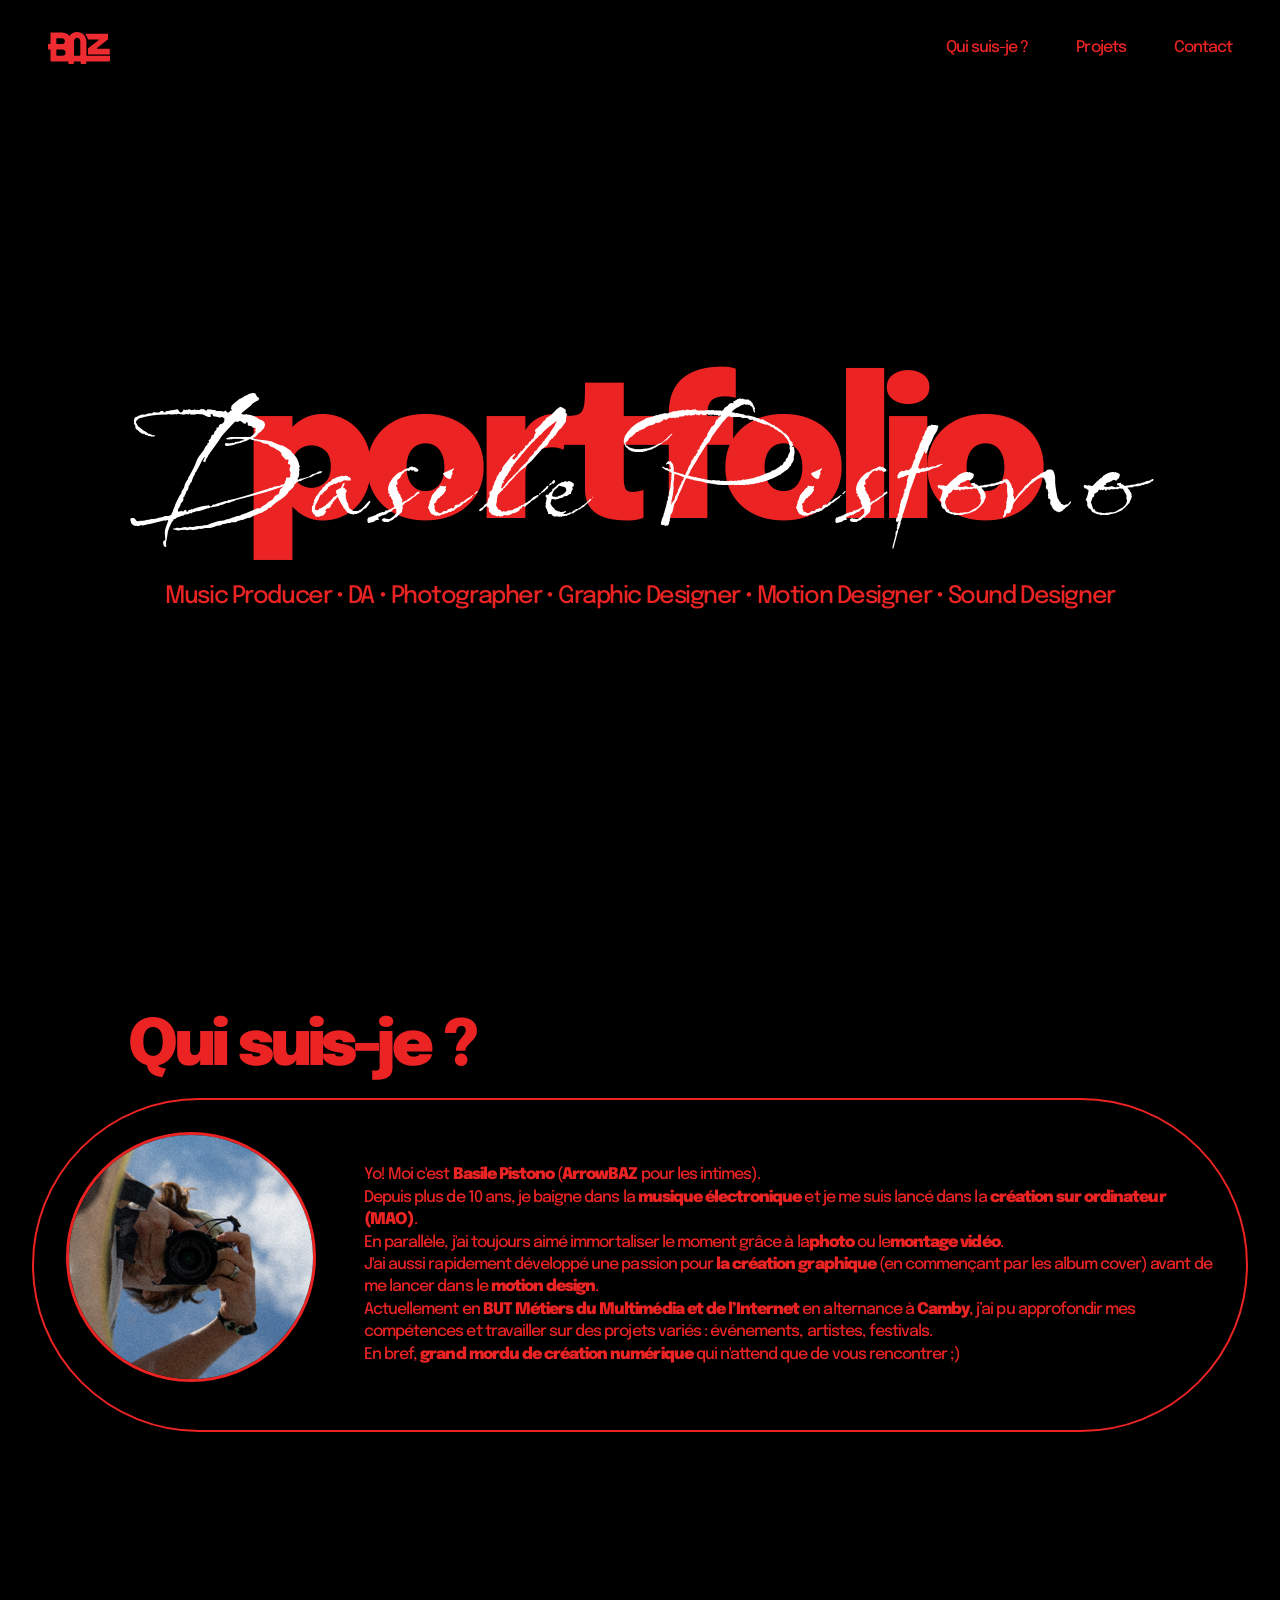
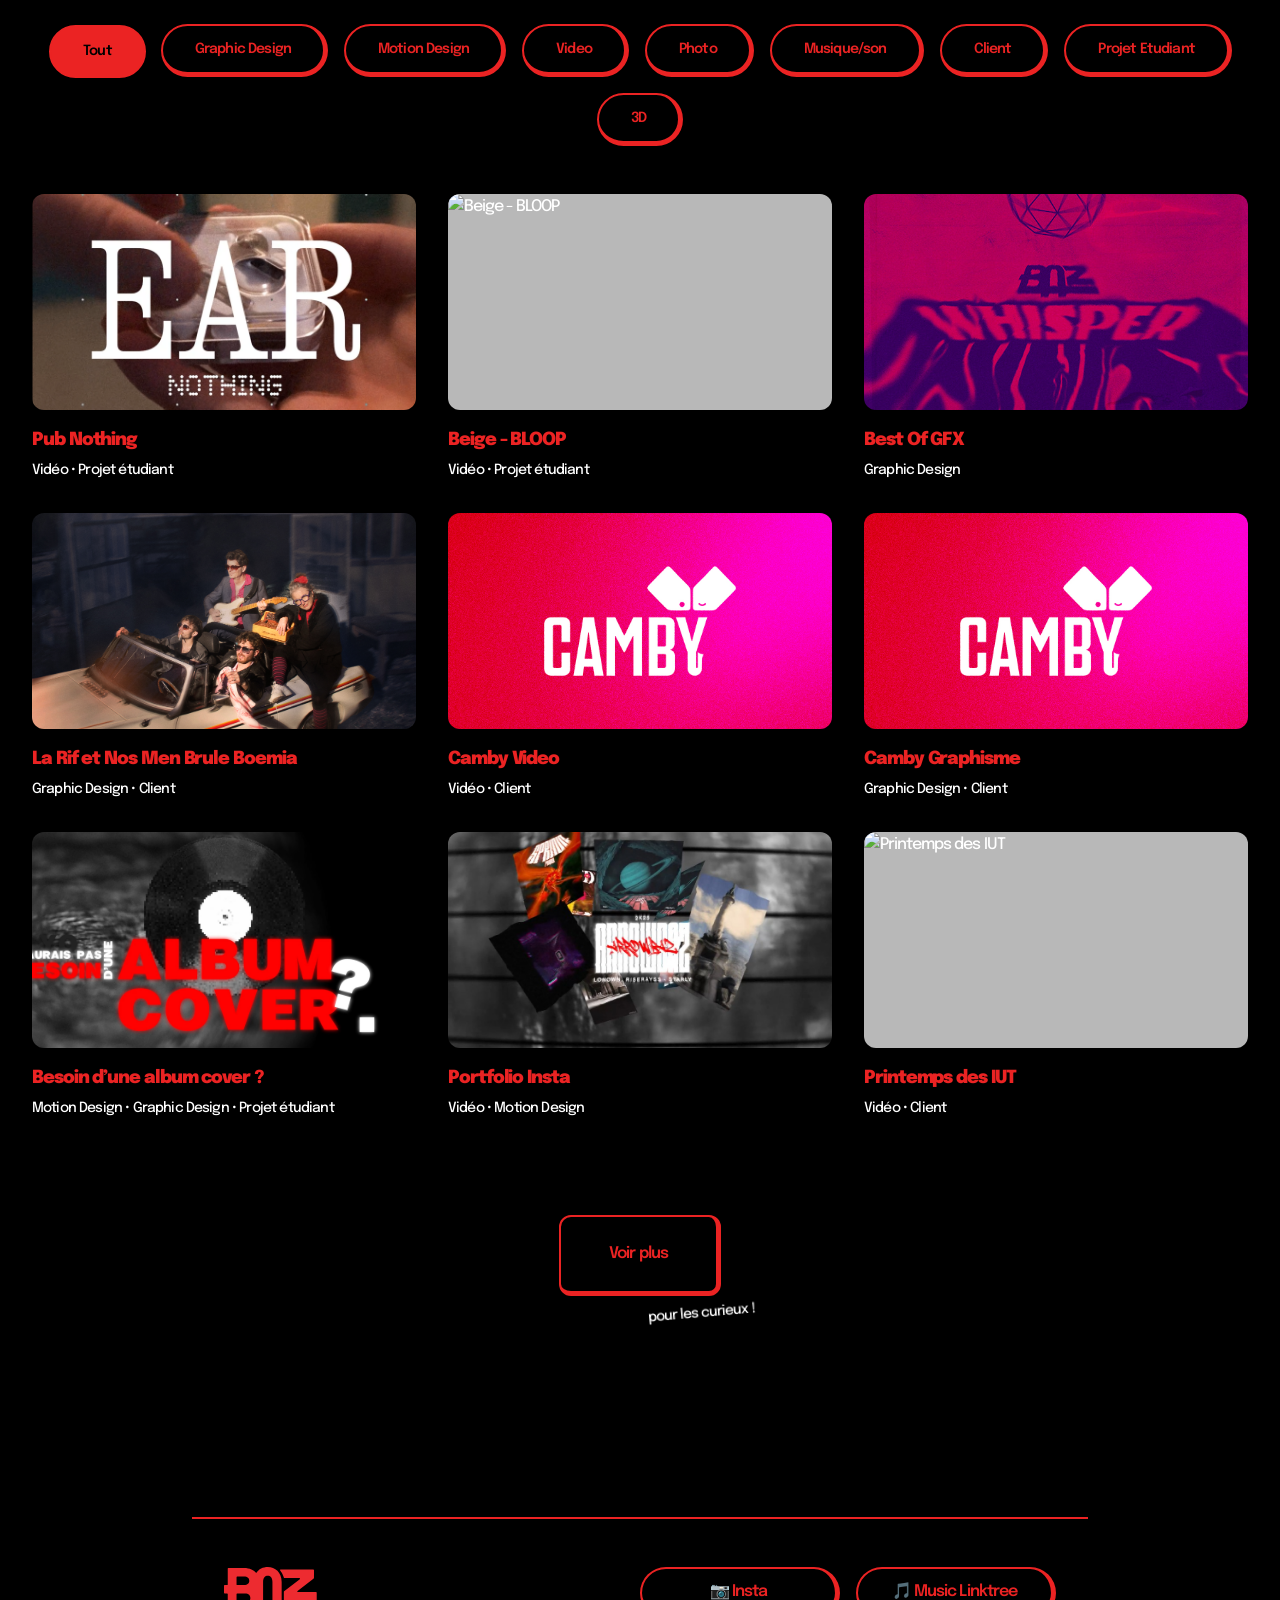
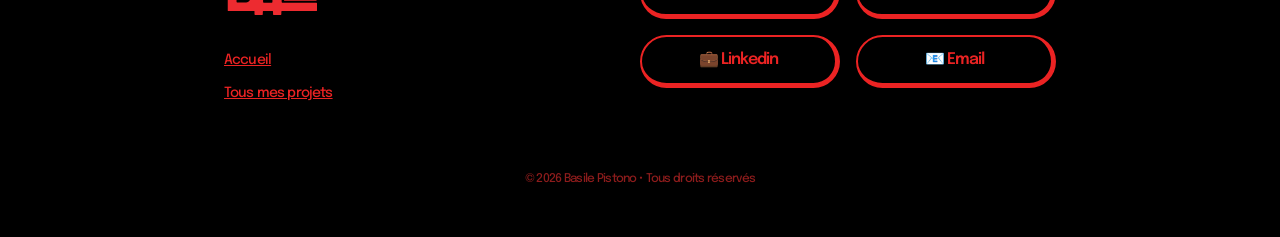
==== index.html @ 5b23e610 "ajout de tout, initialisation" ====
<!DOCTYPE html>
<html lang="fr">
<head>
    <meta charset="UTF-8">
    <meta name="viewport" content="width=device-width, initial-scale=1.0">
    <meta name="description" content="ArrowBAZ - Portfolio de Basile Pistono - Music Producer, DA, Photographe, Graphiste, Motion Designer, Sound Designer">
    <title>Portfolio</title>
    <link rel="icon" type="image/svg+xml" href="images/BAZ_logo_ROUGE.svg">
    
    <!-- Fonts - Epilogue + Babylonica -->
    <link rel="preconnect" href="https://fonts.googleapis.com">
    <link rel="preconnect" href="https://fonts.gstatic.com" crossorigin>
    <link href="https://fonts.googleapis.com/css2?family=Epilogue:wght@400;500;600;700;800;900&family=Babylonica&display=swap" rel="stylesheet">
    
    <!-- Styles -->
    <link rel="stylesheet" href="css/style.css">
</head>
<body class="homepage">

    <!-- HEADER -->
    <header class="header">
        <div class="header-content">
            <a href="index.html" class="logo">
                <img src="images/BAZ_logo.svg" alt="BAZ">
            </a>
            <nav>
                <ul class="nav-menu">
                    <li><a href="#about" class="nav-link">Qui suis-je ?</a></li>
                    <li><a href="#projects" class="nav-link">Projets</a></li>
                    <li><a href="#contact" class="nav-link">Contact</a></li>
                </ul>
            </nav>
        </div>
    </header>

    <!-- HERO SECTION -->
    <section id="hero" class="hero">
        <div class="hero-content">
            <div class="hero-title-container">
                <h1 class="hero-title">portfolio</h1>
                <div class="hero-signature">Basile Pistono</div>
            </div>
            <p class="hero-subtitle">
                Music Producer • DA • Photographer • Graphic Designer • Motion Designer • Sound Designer
            </p>
        </div>
    </section>

    <!-- QUI SUIS-JE SECTION -->
    <section id="about" class="section about-section">
        <div class="container">
            <h2 class="section-title">Qui suis-je ?</h2>
            
            <div class="about-content">
                <div class="about-image">
                    <img src="images/profile.jpg" alt="Basile Pistono">
                </div>
                
                <div class="about-text">
                    <p>
                        Yo! Moi c'est <strong>Basile Pistono</strong> (<strong>ArrowBAZ</strong> pour les intimes).
                    </p>
                    <p>
                    Depuis plus de 10 ans, je baigne dans la <strong>musique électronique</strong> et je me suis lancé dans la <strong>création sur ordinateur (MAO)</strong>.

                    </p>
                    <p>
                        En parallèle, j'ai toujours aimé immortaliser le moment grâce à la<strong>photo</strong> ou le<strong>montage vidéo</strong>. 
                    </p>
                    <p> J'ai aussi rapidement développé une passion pour <strong>la création graphique</strong> (en commençant par les album cover) 
                        avant de me lancer dans le <strong>motion design</strong>.
                    </p>
                    <p>
                    Actuellement en <strong>BUT Métiers du Multimédia et de l’Internet</strong> en alternance à <strong>Camby</strong>, j’ai pu approfondir mes compétences et travailler sur des projets variés : événements, artistes, festivals.
                    </p>
                    <p>
                        En bref, <strong>grand mordu de création numérique</strong> qui n'attend que de vous rencontrer  ;)
                    </p>
                </div>
            </div>
        </div>
    </section>

    <!-- PROJECTS SECTION -->
    <section id="projects" class="section">
        <div class="container">
            <!-- Filtres -->
            <div class="filters">
                <button class="filter-btn active" data-category="all">Tout</button>
                <button class="filter-btn" data-category="graphic-design">Graphic Design</button>
                <button class="filter-btn" data-category="motion-design">Motion Design</button>
                <button class="filter-btn" data-category="video">Video</button>
                <button class="filter-btn" data-category="photo">Photo</button>
                <button class="filter-btn" data-category="music">Musique/son</button>
                <button class="filter-btn" data-category="client">Client</button>
                <button class="filter-btn" data-category="project">Projet Etudiant</button>
                <button class="filter-btn" data-category="3d">3D</button>
            </div>

            <!-- Grille de projets -->
            <div id="projects-grid"></div>

            <!-- Bouton voir plus -->
            <div style="text-align: center; margin-top: 3rem;">
                <a href="projets.html" class="hero-cta">
                    Voir plus
                </a>
                <p class="curieux">pour les curieux !</p>
            </div>
        </div>
    </section>

    <!-- FOOTER -->
    <footer id="contact" class="footer">
        <div class="footer-content">
            <div class="footer-left">
                <a href="index.html" class="footer-logo">
                    <img src="images/BAZ_logo.svg" alt="BAZ" style="height: 3rem; width: auto; filter: brightness(0) saturate(100%) invert(25%) sepia(95%) saturate(3500%) hue-rotate(345deg) brightness(95%) contrast(95%);">
                </a>
                <nav style="margin-top: 2rem;">
                    <ul class="footer-nav">
                        <li><a href="index.html" class="footer-link">Accueil</a></li>
                        <li><a href="projets.html" class="footer-link">Tous mes projets</a></li>
                    </ul>
                </nav>
            </div>
            
            <div class="footer-social">
                <a href="https://instagram.com/baz_png" target="_blank" rel="noopener noreferrer" class="social-btn">
                    📷 Insta
                </a>
                <a href="https://linktr.ee/arrowbaz" target="_blank" rel="noopener noreferrer" class="social-btn">
                    🎵 Music Linktree
                </a>
                <a href="https://linkedin.com/in/basile-pistono" target="_blank" rel="noopener noreferrer" class="social-btn">
                    💼 Linkedin
                </a>
                <a href="/cdn-cgi/l/email-protection#f39192809a9f96dd839a80879c9d9cb3968b969e839f96dd909c9e" class="social-btn">
                    📧 Email
                </a>
            </div>
        </div>
        
        <div class="footer-bottom">
            <p class="footer-copyright">© 2026 Basile Pistono • Tous droits réservés</p>
        </div>
    </footer>

    <!-- SCROLL TO TOP BUTTON -->
    <button id="scroll-top" aria-label="Retour en haut">
        ↑
    </button>

    <!-- Scripts -->
    <script src="js/projects-data.js"></script>
    <script src="js/main.js"></script>
</body>
</html>
---- css/style.css ----
/* ========================================
   ARROWBAZ PORTFOLIO - VARIABLES CSS
   Design basé sur maquette Figma
   ======================================== */

:root {
    /* Couleurs */
    --color-bg: #000000;
    --color-text: #FFFFFF;
    --color-accent: #EB2323;
    --color-accent-hover: #FF3333;
    --color-card-bg: #B8B8B8;
    --color-accent-low: rgba(158, 23, 23, 1);
    
    /* Typographie */
    --font-display: 'Epilogue', sans-serif;
    --font-signature: 'Babylonica', cursive;
    
    /* Tailles de police */
    --text-xs: 0.75rem;
    --text-sm: 0.875rem;
    --text-base: 1rem;
    --text-lg: 1.125rem;
    --text-xl: 1.5rem;
    --text-2xl: 2rem;
    --text-3xl: 3rem;
    --text-4xl: 4rem;
    --text-5xl: 5rem;
    --text-hero: clamp(4rem, 12vw, 10rem);
    
    /* Espacements */
    --spacing-xs: 0.5rem;
    --spacing-sm: 1rem;
    --spacing-md: 1.5rem;
    --spacing-lg: 2rem;
    --spacing-xl: 3rem;
    --spacing-2xl: 4rem;
    --spacing-3xl: 6rem;
    
    /* Animations */
    --transition-fast: 150ms cubic-bezier(0.4, 0, 0.2, 1);
    --transition-base: 250ms cubic-bezier(0.4, 0, 0.2, 1);
    --transition-slow: 400ms cubic-bezier(0.4, 0, 0.2, 1);
    
    /* Bordures */
    --radius-full: 9999px;
    --radius-lg: 12px;
}

/* ========================================
   RESET & BASE
   ======================================== */

* {
    margin: 0;
    padding: 0;
    box-sizing: border-box;
}

html {
    scroll-behavior: smooth;
}

body {
    font-family: var(--font-display);
    font-weight: 500;
    background-color: var(--color-bg);
    color: var(--color-text);
    line-height: 1.6;
    overflow-x: hidden;
    letter-spacing: -0.06em; /* -6% letter spacing */
}

img {
    max-width: 100%;
    display: block;
}

a {
    text-decoration: none;
    color: inherit;
}

button {
    border: none;
    background: none;
    cursor: pointer;
    font-family: inherit;
}

/* ========================================
   LAYOUT UTILITIES
   ======================================== */

.container {
    max-width: 1400px;
    margin: 0 auto;
    padding: 0 var(--spacing-lg);
}

.section {
    padding: var(--spacing-3xl) 0;
}

/* ========================================
   HEADER
   ======================================== */

.header {
    position: fixed;
    top: 0;
    left: 0;
    right: 0;
    z-index: 100;
    background-color: var(--color-bg);
    padding: var(--spacing-lg) var(--spacing-xl);
}

.header-content {
    display: flex;
    justify-content: space-between;
    align-items: center;
    max-width: 1400px;
    margin: 0 auto;
}

.logo {
    font-family: var(--font-display);
    font-weight: 900;
    font-size: var(--text-2xl);
    color: var(--color-accent);
    letter-spacing: 0.1em;
    transition: transform var(--transition-base);
    display: flex;
    align-items: center;
}

.logo img {
    height: 2rem;
    width: auto;
    filter: brightness(0) saturate(100%) invert(25%) sepia(95%) saturate(3500%) hue-rotate(345deg) brightness(95%) contrast(95%);
    transition: filter var(--transition-base);
}

.logo:hover img {
    filter: brightness(0) saturate(100%) invert(35%) sepia(100%) saturate(3600%) hue-rotate(345deg) brightness(100%) contrast(100%);
}

.logo:hover {
    transform: scale(1.05);
}

.nav-menu {
    display: flex;
    gap: var(--spacing-xl);
    list-style: none;
}

.nav-link {
    font-size: var(--text-base);
    font-weight: 500;
    color: var(--color-accent);
    position: relative;
    padding: var(--spacing-xs) 0;   
    transition: opacity var(--transition-base);
    transition: font-weight var(--transition-base);
    letter-spacing: -0.06em;
}

.nav-link:hover {
    font-weight: 700;
    opacity: 0.7;
}

/* ========================================
   HERO SECTION
   ======================================== */

.hero {
    min-height: 100vh;
    display: flex;
    align-items: center;
    justify-content: center;
    position: relative;
    padding-top: 100px;
}

.hero-content {
    text-align: center;
    position: relative;
    width: 100%;
}

.hero-title-container {
    position: relative;
    display: inline-block;
}

.hero-title {
    font-family: var(--font-display);
    font-weight: 900;
    font-size: clamp(6rem, 15vw, 14rem);
    line-height: 0.85;
    color: var(--color-accent);
    letter-spacing: -0.06em;
    text-transform: lowercase;
    position: relative;
}

.hero-signature {
    font-family: var(--font-signature);
    font-size: clamp(6rem, 15vw, 12rem);
    color: var(--color-text);
    position: absolute;
    bottom: -50%;
    left: 50%;
    transform: translateX(-50%);
    white-space: nowrap;
    letter-spacing: 0.05em;
    font-weight: 400;
}

.hero-subtitle {
    font-size: var(--text-xl);
    color: var(--color-accent);
    margin-top: var(--spacing-lg);
    font-weight: 500;
    letter-spacing: -0.06em;
}

.hero-cta {
    display: inline-flex;
    align-items: center;
    gap: var(--spacing-sm);
    padding: var(--spacing-md) var(--spacing-xl);
    background-color: transparent;
    color: var(--color-accent);
    font-weight: 600;
    font-size: var(--text-base);
    border-radius: var(--radius-lg);
    transition: all var(--transition-base);
    margin-top: var(--spacing-xl);
    letter-spacing: -0.06em;

    /* LE RELIEF (comme pour les autres boutons) */
    border-style: solid;
    border-color: var(--color-accent);
    border-width: 2px 5px 5px 2px; /* Top Right Bottom Left */
}

.hero-cta:hover {
    /* Effet d'appui : on réduit la bordure et on décale légèrement */
    background-color: rgba(235, 35, 35, 0.05);
    border-width: 2px;
    transform: translate(2px, 2px);
    color: var(--color-accent); /* On garde le texte rouge pour garder le relief visible */
}



.curieux{
 margin-top: 0.4rem;
 font-size: 0.875rem;
 transform: rotate(-5deg);
 margin-left: 10%;
}


/* ========================================
   ABOUT SECTION
   ======================================== */

.about-section {
    padding: var(--spacing-3xl) 0;
}

.section-title {
    font-family: var(--font-display);
    font-weight: 900;
    font-size: var(--text-4xl);
    color: var(--color-accent);
    letter-spacing: -0.06em;
    text-transform: none;
    margin-bottom: var(--spacing-m);
    margin-left: var(--spacing-3xl);
}

.about-content {
    display: flex;
    gap: var(--spacing-xl);
    align-items: flex-start;
    border: 2px solid var(--color-accent);
    border-radius: 200px;
    padding: var(--spacing-lg) var(--spacing-lg);
}

.about-image {
    flex-shrink: 0;
}

.about-image img {
    width: 250px;
    height: 250px;
    border-radius: 50%;
    object-fit: cover;
    border: 3px solid var(--color-accent);
}

.about-text {
    flex: 1;
    padding: var(--spacing-lg) 0;
}

.about-text p {
    font-size: var(--text-base);
    line-height: 1.4;
    letter-spacing: -0.06em;
    color: var(--color-accent);
    font-weight: 500;
}

.about-text strong {
    color: var(--color-accent);
    font-weight: 900;
}

/* ========================================
   FILTERS
   ======================================== */

.filters {
    display: flex;
    justify-content: center;
    flex-wrap: wrap;
    gap: var(--spacing-sm);
    margin-bottom: var(--spacing-xl);
}

.filter-btn {
    padding: var(--spacing-sm) var(--spacing-lg);
    background-color: transparent;
    color: var(--color-accent);
    font-size: var(--text-sm);
    font-weight: 600;
    border-radius: var(--radius-full);
    transition: all var(--transition-base);
    letter-spacing: -0.06em;
    cursor: pointer;

    /* LE RELIEF */
    border-style: solid;
    border-color: var(--color-accent);
    border-width: 2px 5px 5px 2px;
}

/* Quand le bouton est cliqué/actif, on annule le relief pour simuler l'appui */
.filter-btn.active {
    background-color: var(--color-accent);
    color: var(--color-bg);
    border-width: 2px;
    transform: translate(1px, 1px);
}

.filter-btn:hover {
        border-width: 2px; 
    transform: translate(2px, 2px);
    background-color: rgba(235, 35, 35, 0.1);
}


/* ========================================
   PROJECTS GRID
   ======================================== */

#projects-grid {
    display: grid;
    grid-template-columns: repeat(3, 1fr);
    gap: var(--spacing-lg);
    transition: opacity var(--transition-slow);
}

.project-card {
    background-color: transparent;
    cursor: pointer;
    opacity: 0;
    transform: translateY(20px);
}

.project-card.fade-in {
    animation: fadeInUp 0.6s ease forwards;
}

@keyframes fadeInUp {
    to {
        opacity: 1;
        transform: translateY(0);
    }
}

.project-image {
    position: relative;
    aspect-ratio: 16 / 9;
    overflow: hidden;
    background-color: var(--color-card-bg);
    border-radius: var(--radius-lg);
    margin-bottom: var(--spacing-sm);
}

.project-image img {
    width: 100%;
    height: 100%;
    object-fit: cover;
}

.project-info {
    padding: 0;
}

.project-title {
    font-family: var(--font-display);
    font-weight: 900;
    font-size: var(--text-lg);
    color: var(--color-accent);
    margin-bottom: 4px;
    letter-spacing: -0.06em;
}

.project-type {
    font-size: var(--text-sm);
    color: var(--color-text);
    font-weight: 500;
    letter-spacing: -0.06em;
}

.project-categories {
    display: none; /* Pas visible dans la maquette */
}

/* ========================================
   CONTACT SECTION
   ======================================== */

.contact-section {
    padding: var(--spacing-3xl) 0;
}

.contact-links {
    display: flex;
    justify-content: center;
    gap: var(--spacing-lg);
    flex-wrap: wrap;
    margin-top: var(--spacing-xl);
}

.contact-btn {
    display: inline-flex;
    align-items: center;
    gap: var(--spacing-sm);
    padding: var(--spacing-md) var(--spacing-xl);
    background-color: transparent;
    color: var(--color-accent);
    font-weight: 600;
    border-radius: var(--radius-full);
    transition: all var(--transition-base);
    border: 2px solid var(--color-accent);
    font-size: var(--text-base);
    letter-spacing: -0.06em;
}

.contact-btn:hover {
    background-color: rgba(235, 35, 35, 0.1);
}

/* ========================================
   FOOTER
   ======================================== */

.footer {
    background-color: var(--color-bg);
    border-top: 2px solid var(--color-accent);
    margin-inline: 15%;
    padding: var(--spacing-xl) 0;
    margin-top: var(--spacing-3xl);
}

.footer-content {
    max-width: 1400px;
    margin: 0 auto;
    padding: 0 var(--spacing-lg);
    display: flex;
    justify-content: space-between;
    align-items: flex-start;
    flex-wrap: wrap;
    gap: var(--spacing-xl);
}

.footer-logo {
    font-family: var(--font-display);
    font-weight: 900;
    font-size: var(--text-3xl);
    color: var(--color-accent);
    letter-spacing: 0.1em;
}

.footer-links {
    display: flex;
    gap: var(--spacing-xl);
    color: var(--color-accent);
}

.footer-nav {
    display: flex;
    flex-direction: column;
    gap: var(--spacing-xs);
    list-style: none;
}

.footer-link {
    font-size: var(--text-sm);
    color: var(--color-accent);
    transition: color var(--transition-base);
    letter-spacing: -0.06em;
    font-weight: 500;
    text-decoration: underline;
    transition: font-weight var(--transition-base);
}

.footer-link:hover {
    color: var(--color-accent);
    font-weight: 800;
}

.footer-social {
    display: grid; /* On remplace flex par grid */
    grid-template-columns: repeat(2, 1fr); /* Crée 2 colonnes de taille égale */
    gap: 16px; /* Espace entre les boutons (ajuste selon tes besoins) */
    justify-items: end; /* Aligne la grille vers la droite du footer */
}

.social-btn {
    display: block;
    padding: 10px 20px;
    background-color: transparent;
    color: var(--color-accent);
    font-weight: 600;
    border-radius: var(--radius-full);
    text-align: center;
    width: 200px;
    transition: all var(--transition-base);
    letter-spacing: -0.06em;

    /* LE RELIEF : trait fin en haut/gauche, trait épais en bas/droite */
    border-style: solid;
    border-color: var(--color-accent);
    border-width: 2px 5px 5px 2px; /* Top Right Bottom Left */
}

.social-btn:hover {
    /* Effet d'écrasement quand on survole */
    border-width: 2px; 
    transform: translate(2px, 2px);
    background-color: rgba(235, 35, 35, 0.05);
}
.footer-bottom {
    text-align: center;
    margin-top: var(--spacing-lg);
    padding-top: var(--spacing-lg);
}

.footer-copyright {
    font-size: var(--text-xs);
    color: #8d1c1c;
    letter-spacing: -0.06em;
}

/* ========================================
   SCROLL TO TOP BUTTON
   ======================================== */

#scroll-top {
    position: fixed;
    bottom: var(--spacing-xl);
    right: var(--spacing-xl);
    width: 60px;
    height: 60px;
    background-color: transparent;
    color: var(--color-accent);
    border: 2px solid var(--color-accent);
    border-radius: 50%;
    display: flex;
    align-items: center;
    justify-content: center;
    font-size: var(--text-xl);
    opacity: 0;
    visibility: hidden;
    transform: translateY(20px);
    transition: all var(--transition-base);
    z-index: 99;

    border-style: solid;
    border-color: var(--color-accent);
    border-width: 2px 4px 4px 2px; /* Top Right Bottom Left */
}

#scroll-top.visible {
    opacity: 1;
    visibility: visible;
    transform: translateY(0);
}

#scroll-top:hover {
    background-color: var(--color-accent);
    color: var(--color-bg);
    border-width: 2px;
    transform: translate(2px, 2px);
}

/* ========================================
   RESPONSIVE
   ======================================== */

@media (max-width: 1024px) {
    #projects-grid {
        grid-template-columns: repeat(2, 1fr);
    }
    
    .about-content {
        flex-direction: column;
        align-items: center;
        text-align: center;
        border-radius: 80px;
        padding: var(--spacing-xl);
    }

.section-title {
    font-size: var(--text-3xl);
}


}

@media (max-width: 768px) {
    .nav-menu {
        gap: var(--spacing-md);
    }
    
    .nav-link {
        font-size: var(--text-sm);
    }
    
    #projects-grid {
        grid-template-columns: 1fr;
    }
    
    .footer-content {
        flex-direction: column;
        text-align: center;
    }
    
    .footer-links {
        flex-direction: column;
        align-items: center;
    }
    
    #scroll-top {
        bottom: var(--spacing-lg);
        right: var(--spacing-lg);
        width: 50px;
        height: 50px;
    }

    .section-title {
    font-size: var(--text-2xl);
}

}

@media (max-width: 480px) {
    .header {
        padding: var(--spacing-md) var(--spacing-lg);
    }
    
    .filters {
        gap: var(--spacing-xs);
    }
    
    .filter-btn {
        padding: var(--spacing-xs) var(--spacing-md);
        font-size: var(--text-xs);
    }

        .section-title {
    font-size: var(--text-xl);
}
}
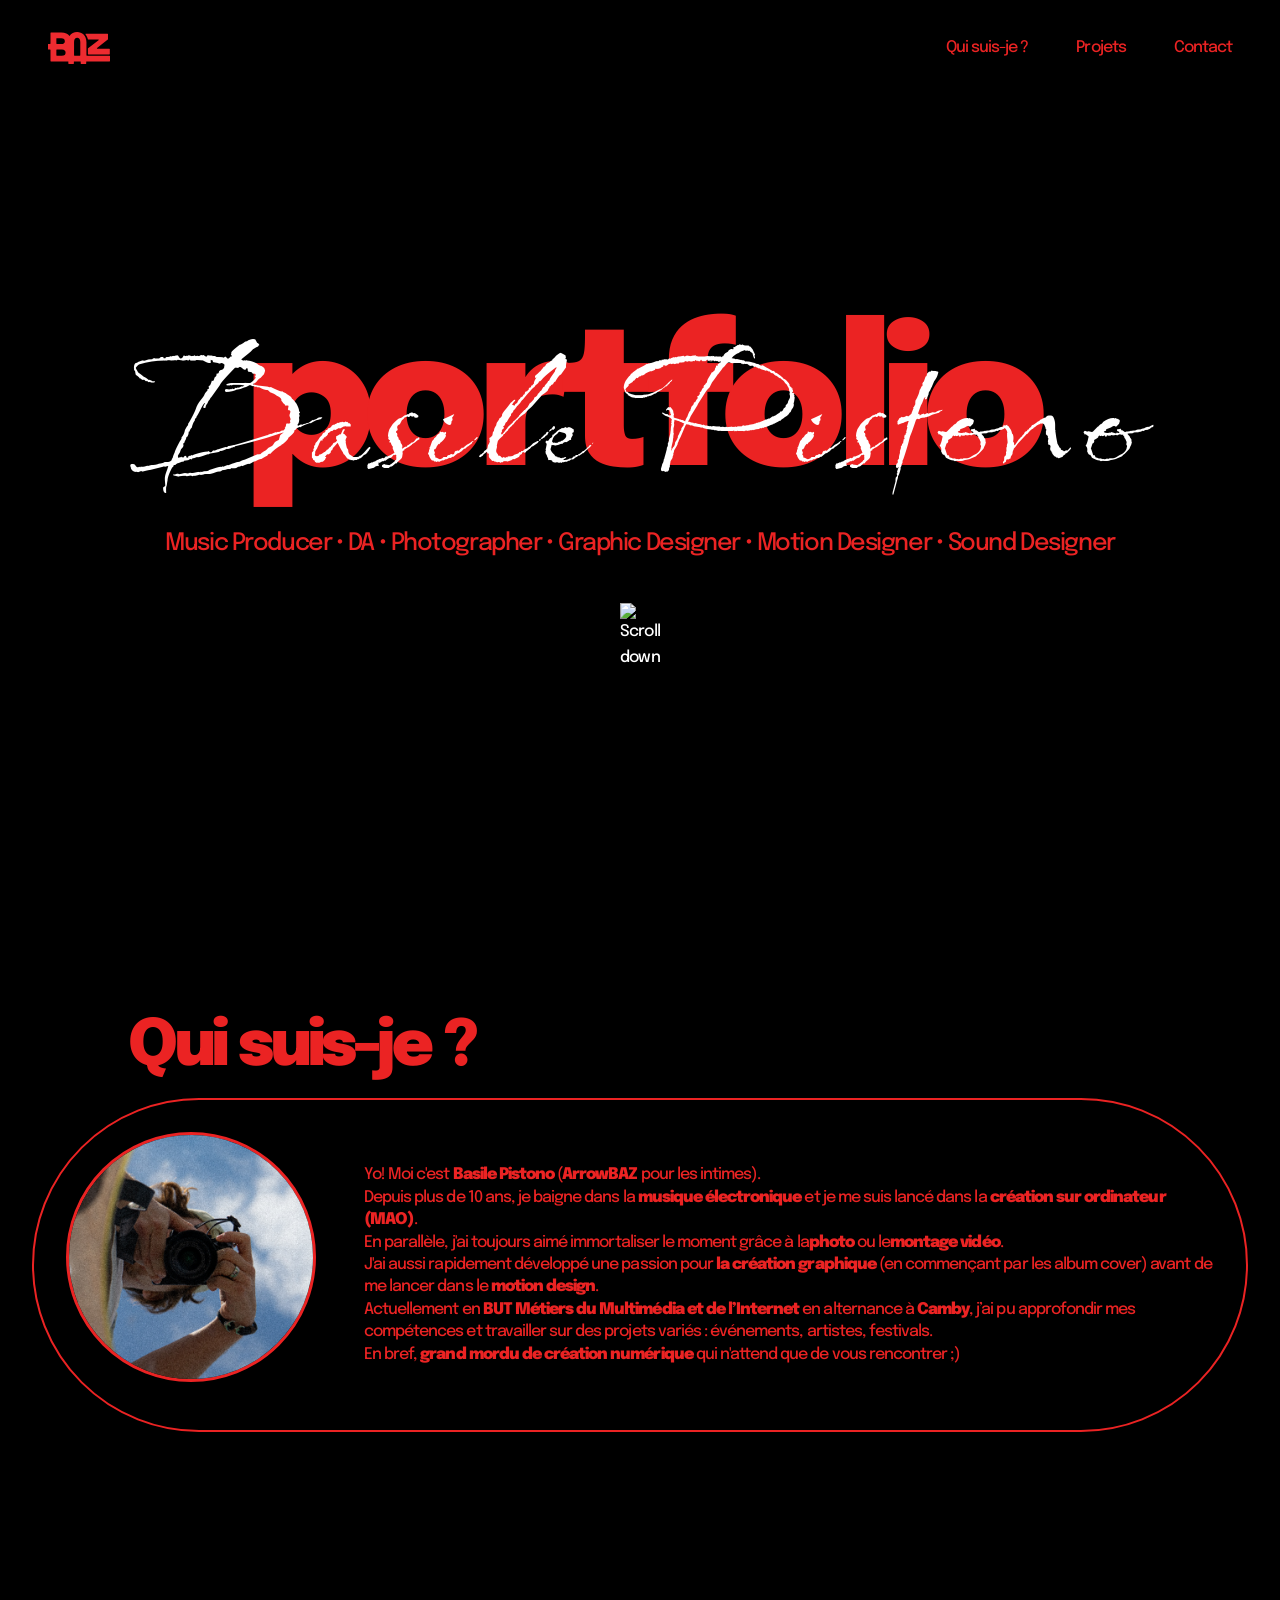
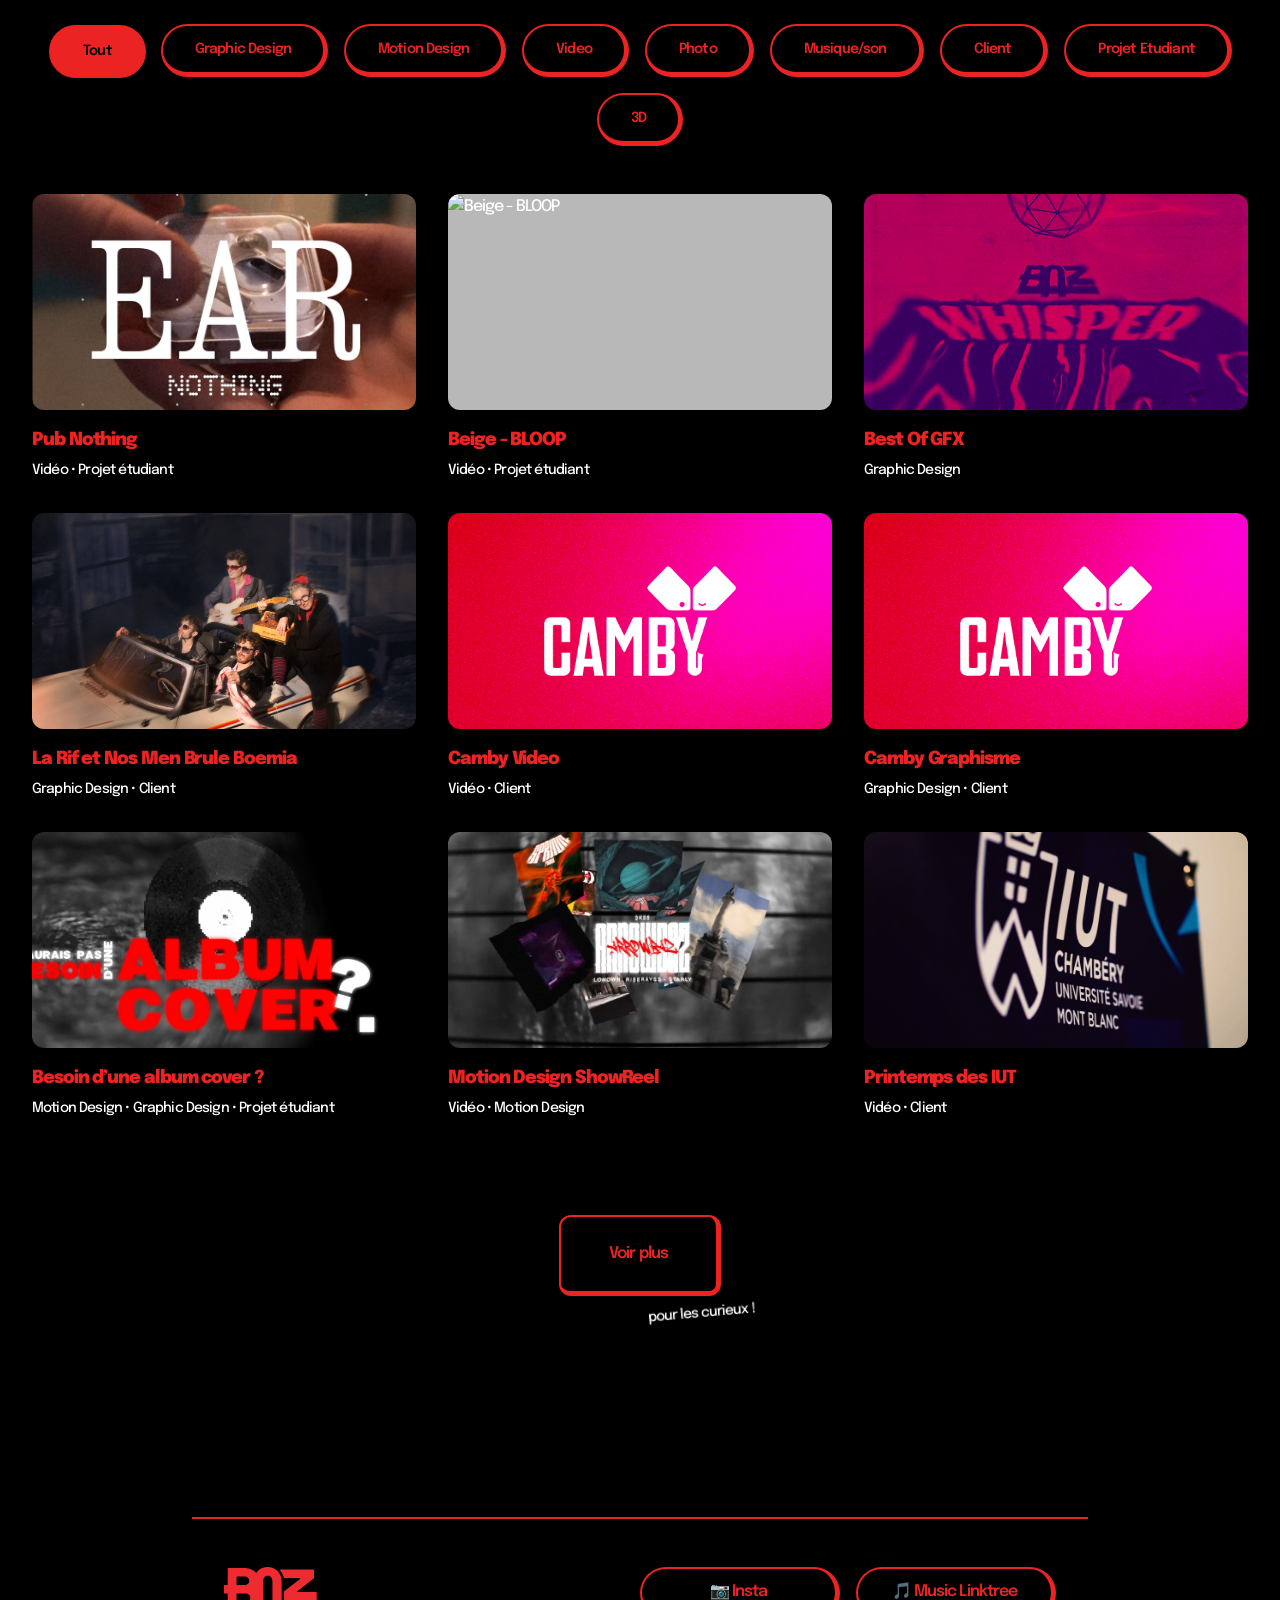
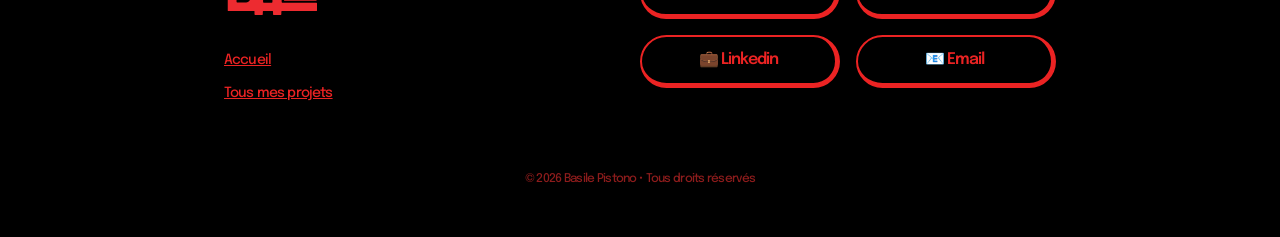
==== commit b20a107a: "Update index.html warrow" ====
--- a/index.html
+++ b/index.html
@@ -43,7 +43,15 @@
             <p class="hero-subtitle">
                 Music Producer • DA • Photographer • Graphic Designer • Motion Designer • Sound Designer
             </p>
+
+            <a href="#about" class="scroll-indicator">
+                <img src="images/red_arrow.svg" alt="Scroll down">
+            </a>
+
         </div>
+
+
+
     </section>
 
     <!-- QUI SUIS-JE SECTION -->
@@ -155,4 +163,4 @@
     <script src="js/projects-data.js"></script>
     <script src="js/main.js"></script>
 </body>
-</html>+</html>
--- a/css/style.css
+++ b/css/style.css
@@ -301,6 +301,8 @@
 .about-image img {
     width: 250px;
     height: 250px;
+    aspect-ratio: 1 / 1;
+    flex-shrink: 0;
     border-radius: 50%;
     object-fit: cover;
     border: 3px solid var(--color-accent);
@@ -627,7 +629,7 @@
     .about-content {
         flex-direction: column;
         align-items: center;
-        text-align: center;
+        text-align: left;
         border-radius: 80px;
         padding: var(--spacing-xl);
     }
@@ -640,6 +642,8 @@
 }
 
 @media (max-width: 768px) {
+
+
     .nav-menu {
         gap: var(--spacing-md);
     }
@@ -661,6 +665,42 @@
         flex-direction: column;
         align-items: center;
     }
+
+
+    .footer-social {
+        /* On passe d'une grille de 2 colonnes à 1 seule colonne */
+        grid-template-columns: 1fr; 
+        
+        /* On centre la grille elle-même dans le footer */
+        justify-content: center; 
+        
+        /* On centre chaque bouton à l'intérieur de sa ligne */
+        justify-items: center; 
+        
+        gap: 15px; /* Espace entre les boutons verticalement */
+        width: 100%;
+    }
+
+    .social-btn {
+        /* Optionnel : on peut élargir un peu les boutons pour qu'ils soient 
+           plus faciles à cliquer au doigt sur mobile */
+        width: 100%;
+        max-width: 250px; 
+        margin: 0 auto; /* Sécurité pour le centrage */
+    }
+
+
+
+.section-title {
+        margin-left: 0;       /* On supprime la marge de 3xl ou de 5% */
+        text-align: center;   /* On centre le texte horizontalement */
+        width: 100%;          /* On s'assure que le titre prend toute la largeur */
+        padding: 0;           /* On retire d'éventuels paddings qui décaleraient le centre */
+    }
+
+
+
+
     
     #scroll-top {
         bottom: var(--spacing-lg);
@@ -673,7 +713,66 @@
     font-size: var(--text-2xl);
 }
 
-}
+
+
+
+
+.footer-content {
+        flex-direction: column; /* Empile les blocs verticalement */
+        align-items: center;    /* Centre les blocs horizontalement */
+        text-align: center;     /* Centre le texte à l'intérieur */
+        gap: var(--spacing-xl); /* Espace entre le logo, la nav et les boutons */
+    }
+
+.footer-logo {
+        display: flex;         /* Permet d'aligner l'image à l'intérieur */
+        justify-content: center; 
+        width: 100%;           /* Prend toute la largeur pour bien se centrer */
+        margin-bottom: var(--spacing-lg);
+    }
+
+    .footer-logo img {
+        margin: 0 auto;        /* La méthode infaillible pour centrer une image */
+        display: block;
+        /* Si ton logo a un padding naturel dans l'image, tu peux l'ajuster ici */
+    }
+
+    /* 3. On centre la liste de navigation (Accueil / Projets) */
+    .footer-links {
+        justify-content: center; /* Centre le bloc de liens */
+        width: 100%;
+    }
+
+    .footer-nav {
+        align-items: center;     /* Centre les puces de la liste */
+        padding: 0;
+        margin: 0;
+        list-style: none;
+    }
+
+    /* 4. On s'assure que les boutons sociaux sont bien en colonne et centrés */
+    .footer-social {
+        grid-template-columns: 1fr; /* Une seule colonne */
+        justify-items: center;      /* Centre les boutons dans la grille */
+        width: 100%;
+        gap: 12px;
+    }
+
+    .social-btn {
+        width: 100%;
+        max-width: 280px; /* Taille confortable pour le pouce */
+    }
+
+
+
+
+
+
+
+}
+
+
+
 
 @media (max-width: 480px) {
     .header {
@@ -692,11 +791,100 @@
         .section-title {
     font-size: var(--text-xl);
 }
-}
-
-
-
-
-
-
-
+
+
+.about-image img {
+        /* On réduit la taille tout en gardant le ratio 1:1 */
+        width: 180px;  /* <--- On passe de 250px à 180px */
+        height: 180px; /* <--- On garde height = width */
+    }
+
+
+
+.hero-title {
+    font-size: clamp(2rem, 15vw, 14rem);
+}
+
+.hero-signature {
+    font-size: clamp(2rem, 15vw, 12rem);
+}
+
+.hero-subtitle {
+    margin-inline: 10%;
+    font-size: var(--text-xs);
+}
+
+
+.about-text p {
+    font-size: var(--text-xs);
+    line-height: 1.4;
+    letter-spacing: -0.06em;
+    color: var(--color-accent);
+    font-weight: 500;
+}
+
+}
+
+
+
+@media (max-width: 350px) {
+
+    .about-image img {
+        /* On réduit la taille tout en gardant le ratio 1:1 */
+        width: 140px;  /* <--- On passe de 250px à 180px */
+        height: 140px; /* <--- On garde height = width */
+    }
+
+}
+
+
+
+
+
+
+
+
+
+
+
+
+
+/* Positionnement de la flèche - VERSION CORRIGÉE */
+.scroll-indicator {
+    display: inline-block; /* Permet d'appliquer des marges */
+    margin-top: 40px;      /* Espace entre le sous-titre et la flèche */
+    transition: opacity var(--transition-base), transform var(--transition-base);
+    cursor: pointer;
+}
+
+.scroll-indicator img {
+    width: 40px;           /* Taille de la flèche */
+    height: auto;
+    display: block;
+    margin: 0 auto;        /* Centre l'image dans le lien */
+    animation: bounce 2s infinite;
+}
+
+.scroll-indicator:hover {
+    opacity: 0.7;
+    transform: scale(1.1);
+}
+
+/* L'animation de rebond reste la même */
+@keyframes bounce {
+    0%, 20%, 50%, 80%, 100% { transform: translateY(0); }
+    40% { transform: translateY(-10px); }
+    60% { transform: translateY(-5px); }
+}
+
+/* RESPONSIVE */
+@media (max-width: 768px) {
+    .scroll-indicator {
+        margin-top: 30px;
+    }
+    .scroll-indicator img {
+        width: 25px;
+    }
+}
+
+
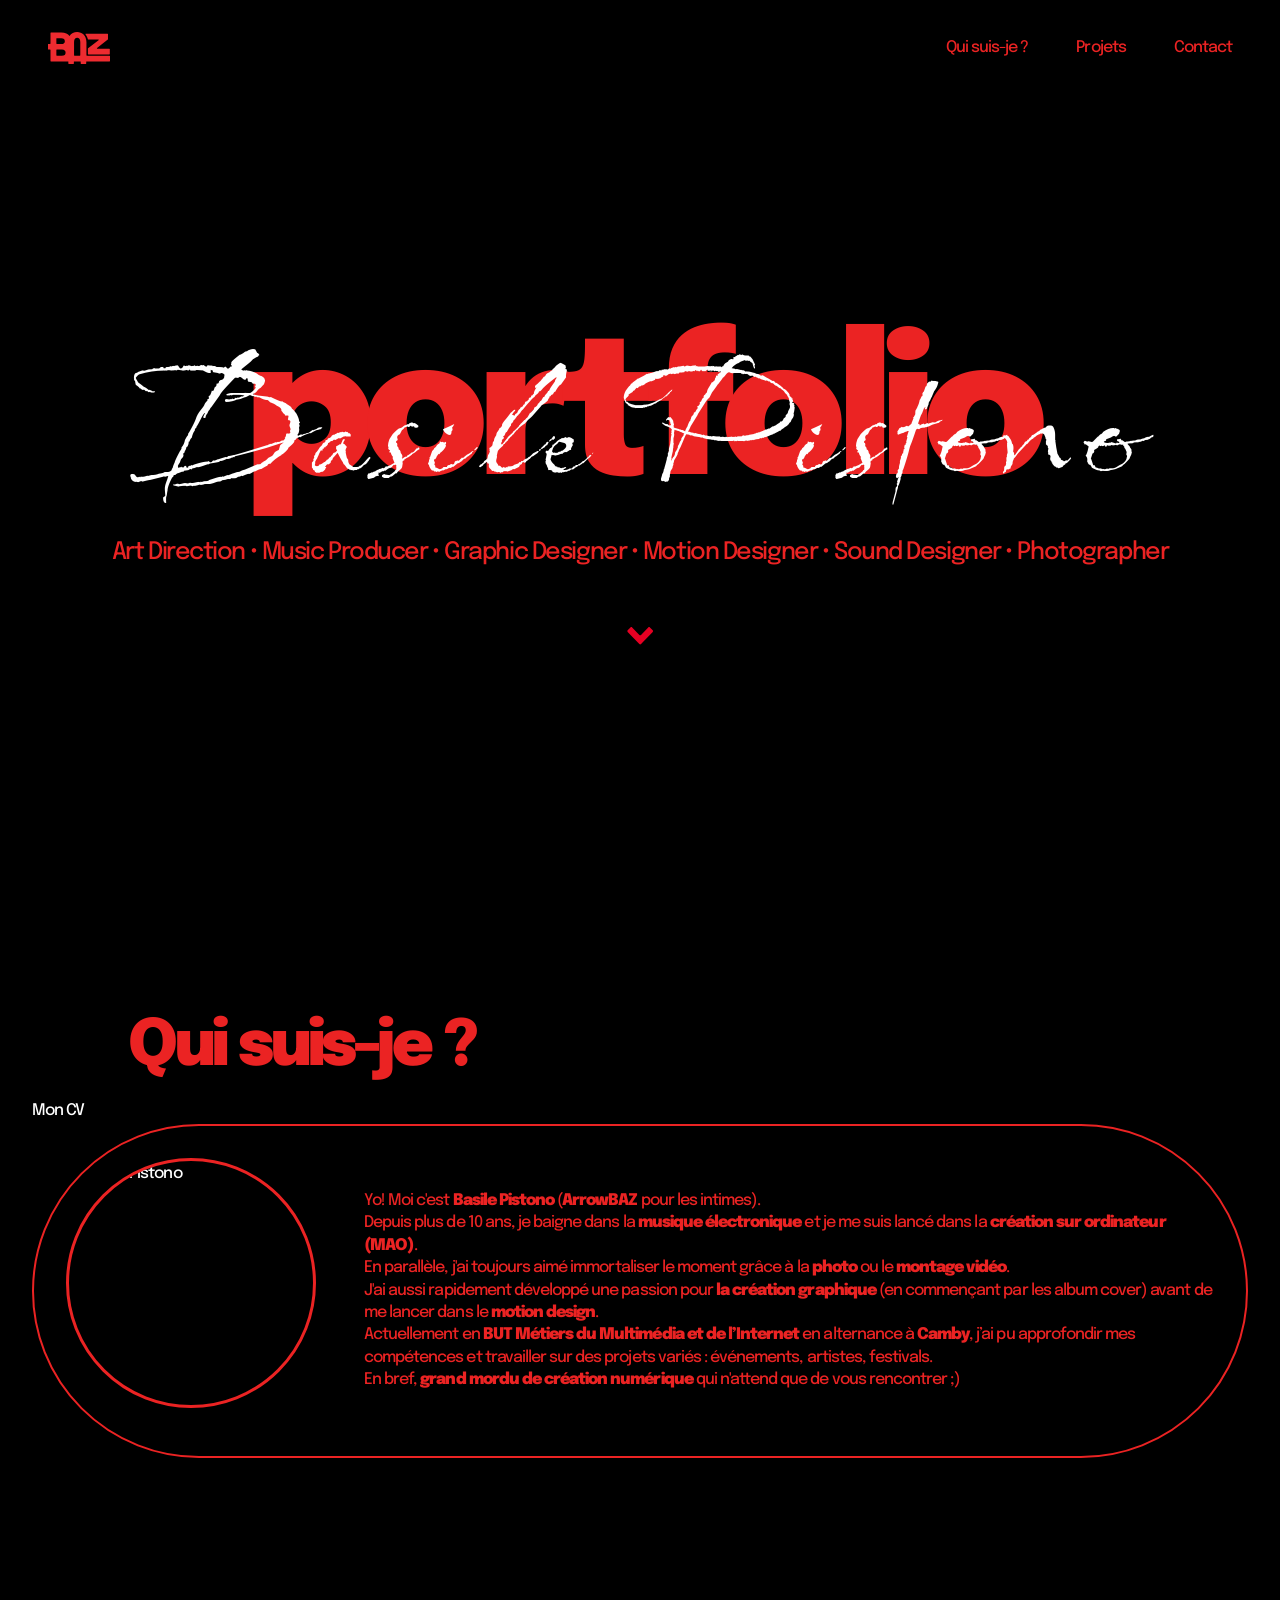
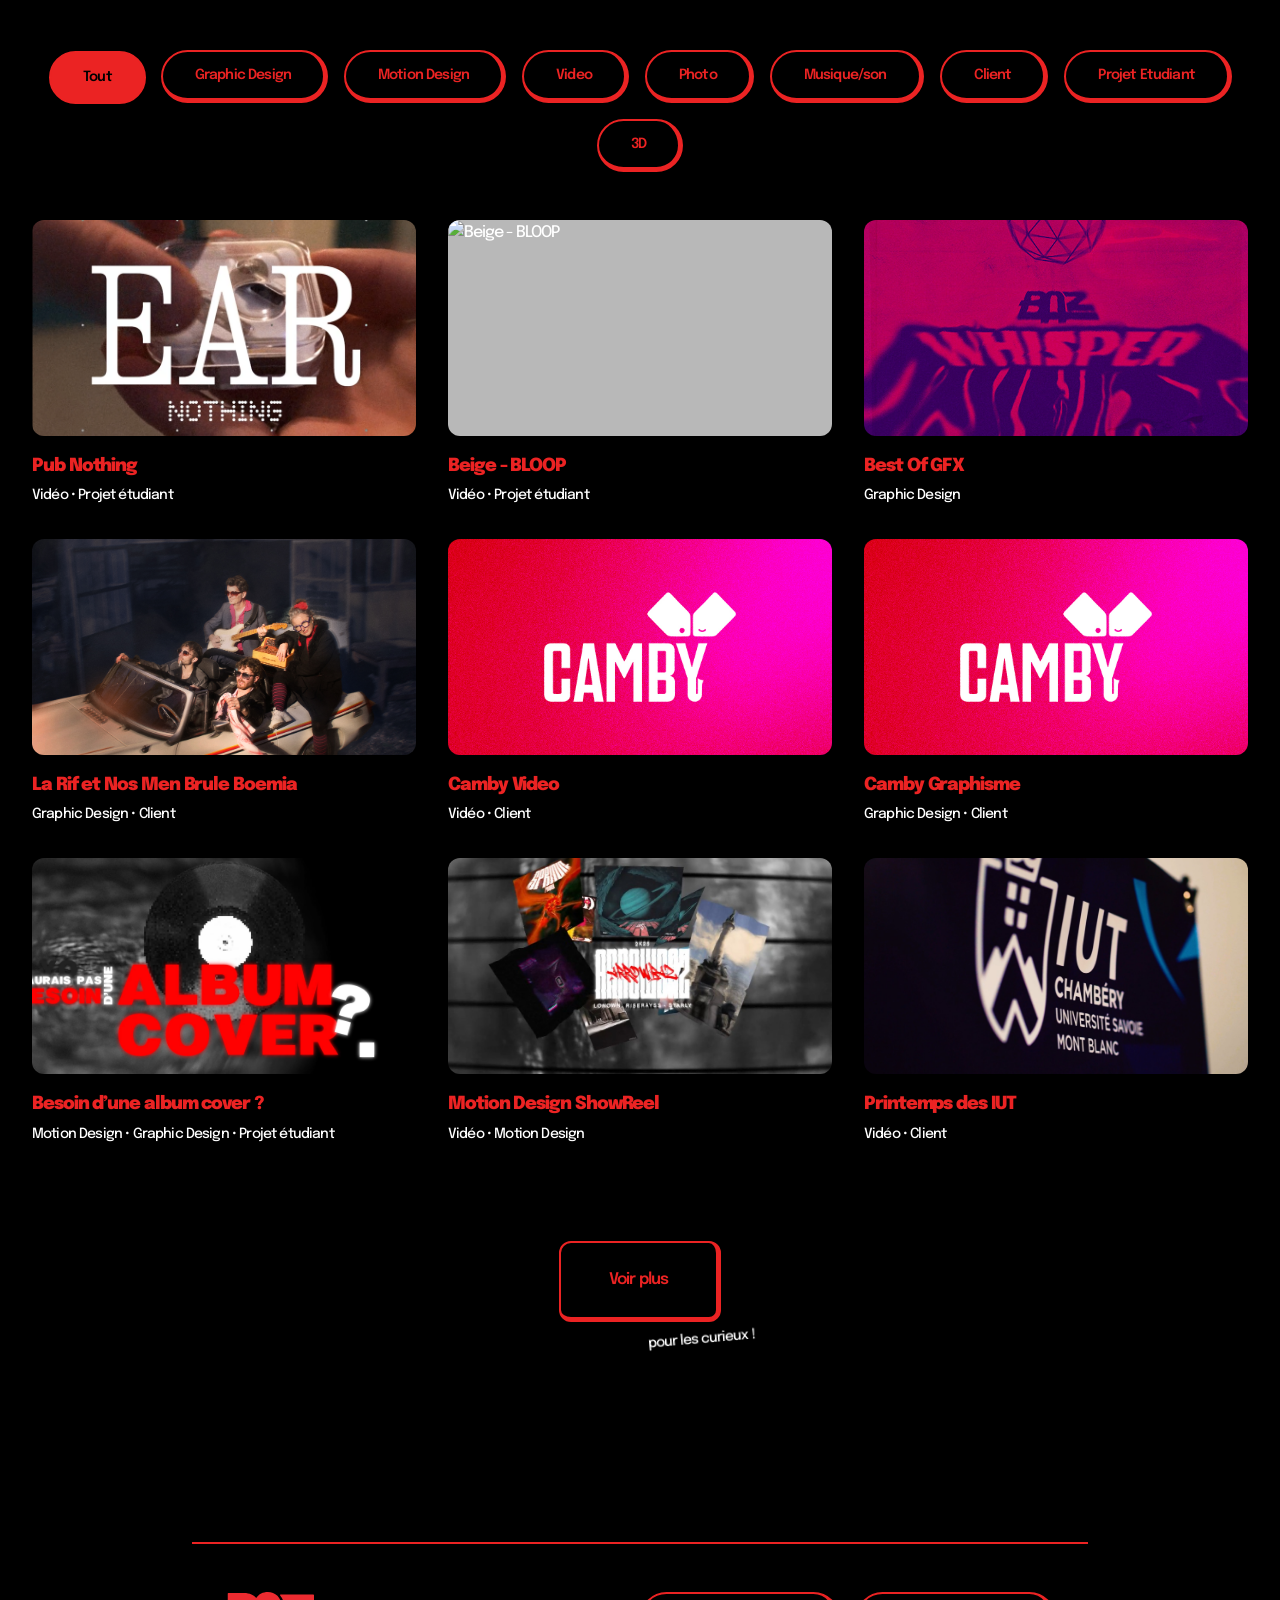
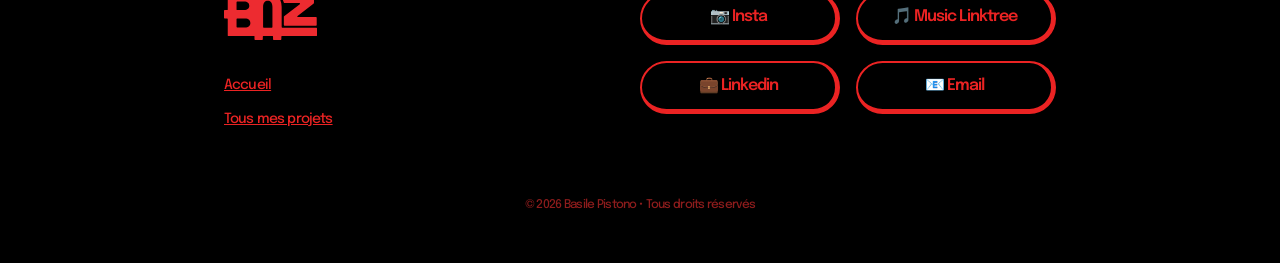
==== commit 4f910a46: "Update index.html" ====
--- a/index.html
+++ b/index.html
@@ -41,7 +41,7 @@
                 <div class="hero-signature">Basile Pistono</div>
             </div>
             <p class="hero-subtitle">
-                Music Producer • DA • Photographer • Graphic Designer • Motion Designer • Sound Designer
+                Art Direction • Music Producer • Graphic Designer • Motion Designer • Sound Designer • Photographer
             </p>
 
             <a href="#about" class="scroll-indicator">
@@ -57,11 +57,16 @@
     <!-- QUI SUIS-JE SECTION -->
     <section id="about" class="section about-section">
         <div class="container">
-            <h2 class="section-title">Qui suis-je ?</h2>
-            
+                <div class="section-header">
+                    <h2 class="section-title">Qui suis-je ?</h2>
+                    <a href="images/BP_CV.pdf" class="cv-btn" target="_blank">
+                        Mon CV
+                    </a>
+                </div> 
+
             <div class="about-content">
                 <div class="about-image">
-                    <img src="images/profile.jpg" alt="Basile Pistono">
+                    <img src="images/profile2.jpg" alt="Basile Pistono">
                 </div>
                 
                 <div class="about-text">
@@ -73,7 +78,7 @@
 
                     </p>
                     <p>
-                        En parallèle, j'ai toujours aimé immortaliser le moment grâce à la<strong>photo</strong> ou le<strong>montage vidéo</strong>. 
+                        En parallèle, j'ai toujours aimé immortaliser le moment grâce à la <strong>photo</strong> ou le <strong>montage vidéo</strong>. 
                     </p>
                     <p> J'ai aussi rapidement développé une passion pour <strong>la création graphique</strong> (en commençant par les album cover) 
                         avant de me lancer dans le <strong>motion design</strong>.
@@ -84,6 +89,7 @@
                     <p>
                         En bref, <strong>grand mordu de création numérique</strong> qui n'attend que de vous rencontrer  ;)
                     </p>
+
                 </div>
             </div>
         </div>
@@ -143,7 +149,7 @@
                 <a href="https://linkedin.com/in/basile-pistono" target="_blank" rel="noopener noreferrer" class="social-btn">
                     💼 Linkedin
                 </a>
-                <a href="/cdn-cgi/l/email-protection#f39192809a9f96dd839a80879c9d9cb3968b969e839f96dd909c9e" class="social-btn">
+                <a href="mailto:basilepistono.pro@gmail.com"  class="social-btn" target="_blank">
                     📧 Email
                 </a>
             </div>
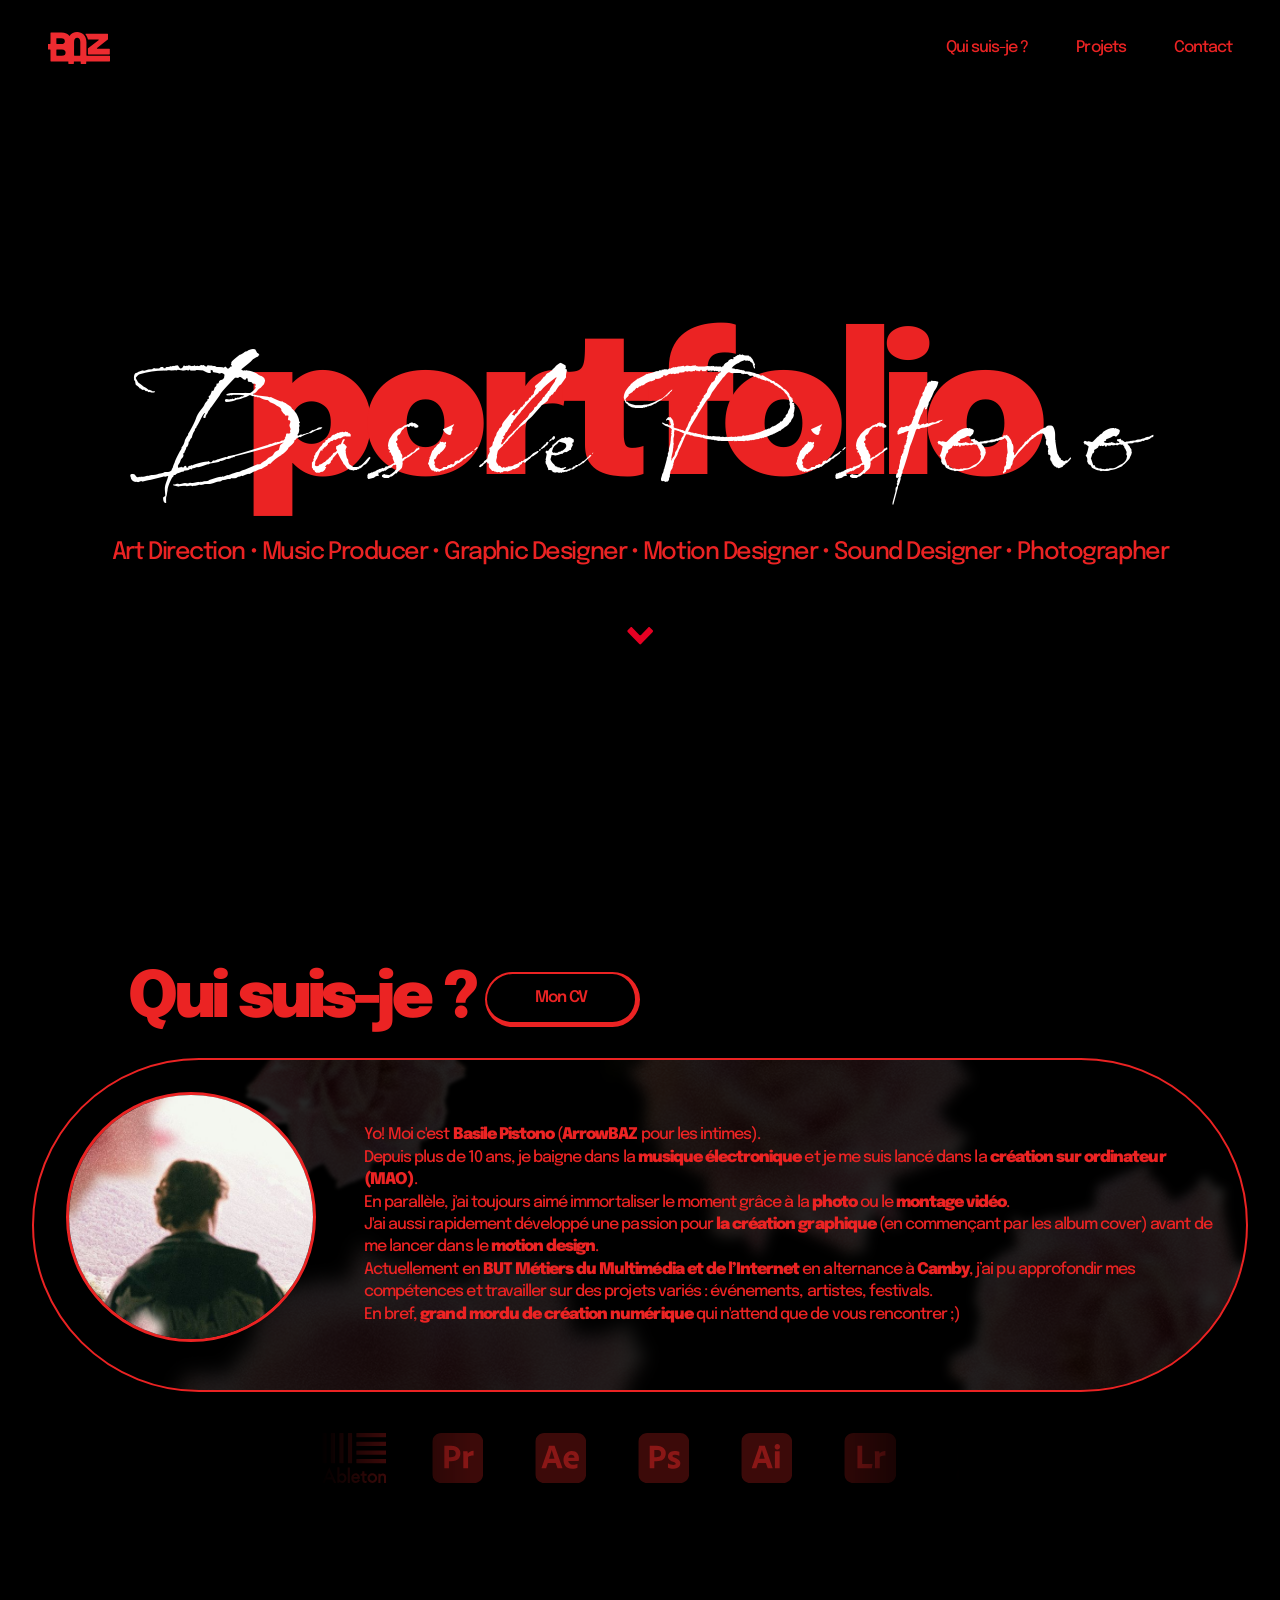
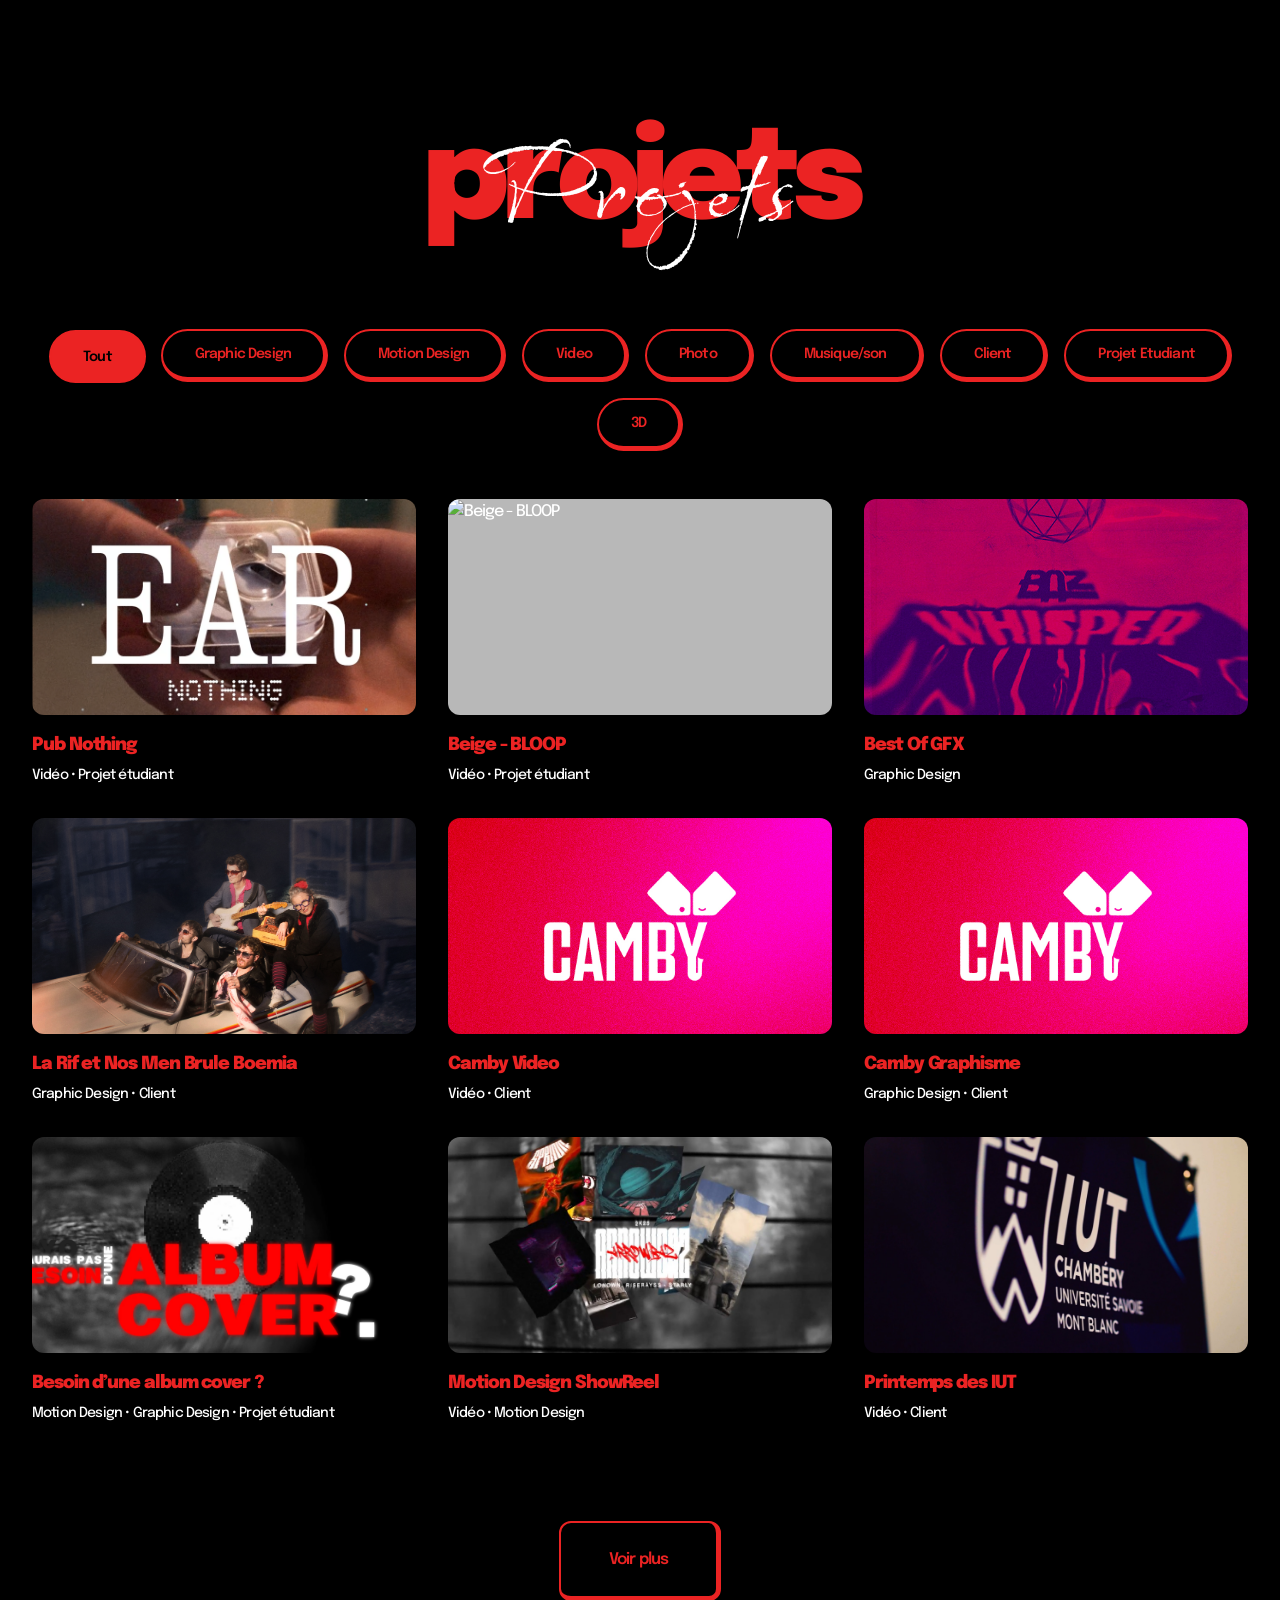
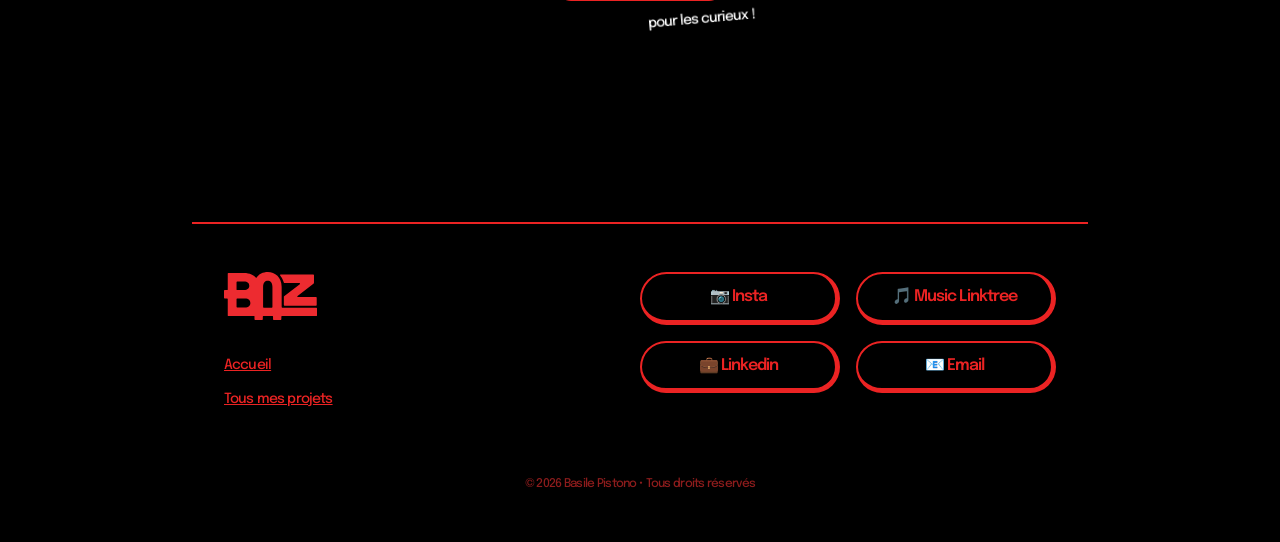
==== commit e670ff5c: "Update index.html" ====
--- a/index.html
+++ b/index.html
@@ -95,7 +95,97 @@
         </div>
     </section>
 
+
+<!-- MARQUEE / INFINITE SCROLL SECTION -->
+<section class="marquee-section">
+    <div class="marquee-container">
+        <div class="marquee-content">
+    <!-- PREMIÈRE SÉRIE (7 items) -->
+            <div class="marquee-item">
+                <img src="images/logo_softwares/ableton.svg" alt="Ableton Live">
+            </div>
+            <div class="marquee-item">
+                <img src="images/logo_softwares/premiere-pro.svg" alt="Premiere Pro">
+            </div>
+            <div class="marquee-item">
+                <img src="images/logo_softwares/after-effects.svg" alt="After Effects">
+            </div>
+            <div class="marquee-item">
+                <img src="images/logo_softwares/photoshop.svg" alt="Photoshop">
+            </div>
+            <div class="marquee-item">
+                <img src="images/logo_softwares/illustrator.svg" alt="Illustrator">
+            </div>
+            <div class="marquee-item">
+                <img src="images/logo_softwares/lightroom.svg" alt="Lightroom">
+            </div>
+            <div class="marquee-item">
+                <img src="images/logo_softwares/figma.svg" alt="Figma">
+            </div>
+
+            <!-- Duplication pour la continuité du défilement -->
+            <div class="marquee-item">
+                <img src="images/logo_softwares/ableton.svg" alt="Ableton Live">
+            </div>
+            <div class="marquee-item">
+                <img src="images/logo_softwares/premiere-pro.svg" alt="Premiere Pro">
+            </div>
+            <div class="marquee-item">
+                <img src="images/logo_softwares/after-effects.svg" alt="After Effects">
+            </div>
+            <div class="marquee-item">
+                <img src="images/logo_softwares/photoshop.svg" alt="Photoshop">
+            </div>
+            <div class="marquee-item">
+                <img src="images/logo_softwares/illustrator.svg" alt="Illustrator">
+            </div>
+            <div class="marquee-item">
+                <img src="images/logo_softwares/lightroom.svg" alt="Lightroom">
+            </div>
+            <div class="marquee-item">
+                <img src="images/logo_softwares/figma.svg" alt="Figma">
+            </div>
+
+            <!-- Duplication pour la continuité du défilement 2-->
+            <div class="marquee-item">
+                <img src="images/logo_softwares/ableton.svg" alt="Ableton Live">
+            </div>
+            <div class="marquee-item">
+                <img src="images/logo_softwares/premiere-pro.svg" alt="Premiere Pro">
+            </div>
+            <div class="marquee-item">
+                <img src="images/logo_softwares/after-effects.svg" alt="After Effects">
+            </div>
+            <div class="marquee-item">
+                <img src="images/logo_softwares/photoshop.svg" alt="Photoshop">
+            </div>
+            <div class="marquee-item">
+                <img src="images/logo_softwares/illustrator.svg" alt="Illustrator">
+            </div>
+            <div class="marquee-item">
+                <img src="images/logo_softwares/lightroom.svg" alt="Lightroom">
+            </div>
+            <div class="marquee-item">
+                <img src="images/logo_softwares/figma.svg" alt="Figma">
+            </div>
+        </div>
+    </div>
+</section>
+
+
+
     <!-- PROJECTS SECTION -->
+
+    <section id="hero-projets" class="hero-projets">
+        <div class="hero-content-projets">
+            <div class="hero-title-container-projets">
+                <h1 class="hero-title-projets">projets</h1>
+                <div class="hero-signature-projets">Projets</div>
+            </div>
+        </div>
+    </section>
+
+
     <section id="projects" class="section">
         <div class="container">
             <!-- Filtres -->
@@ -168,5 +258,28 @@
     <!-- Scripts -->
     <script src="js/projects-data.js"></script>
     <script src="js/main.js"></script>
+    <script>
+const marquee = document.querySelector('.marquee-content');
+let position = 0;
+
+marquee.style.animation = 'none';
+
+function animate() {
+    position -= 0.2;  // Vitesse (baisse le chiffre pour aller plus vite)
+    marquee.style.transform = `translateX(${position}px)`;
+    
+    // scrollWidth = vraie largeur du contenu
+    const scrollWidth = marquee.scrollWidth;
+    
+    // Reset invisible à la moitié du contenu (1/3 car 3 copies)
+    if (Math.abs(position) >= scrollWidth / 3) {
+        position = 0;
+    }
+    
+    requestAnimationFrame(animate);
+}
+
+animate();
+</script>
 </body>
 </html>
--- a/css/style.css
+++ b/css/style.css
@@ -11,6 +11,7 @@
     --color-accent-hover: #FF3333;
     --color-card-bg: #B8B8B8;
     --color-accent-low: rgba(158, 23, 23, 1);
+    --color-bonus: #F4AFAB;
     
     /* Typographie */
     --font-display: 'Epilogue', sans-serif;
@@ -29,6 +30,7 @@
     --text-hero: clamp(4rem, 12vw, 10rem);
     
     /* Espacements */
+    --spacing-2xs: 0.2rem;
     --spacing-xs: 0.5rem;
     --spacing-sm: 1rem;
     --spacing-md: 1.5rem;
@@ -271,9 +273,16 @@
    ======================================== */
 
 .about-section {
-    padding: var(--spacing-3xl) 0;
-}
-
+    padding: var(--spacing-xl) 0;
+}
+
+.section-header {
+    display: flex;
+    justify-content: space-between;
+    align-items: center;
+    margin-bottom: var(--spacing-xs);
+    width: 50%;
+}
 .section-title {
     font-family: var(--font-display);
     font-weight: 900;
@@ -281,8 +290,32 @@
     color: var(--color-accent);
     letter-spacing: -0.06em;
     text-transform: none;
-    margin-bottom: var(--spacing-m);
+    margin-bottom: 0;
     margin-left: var(--spacing-3xl);
+}
+
+.cv-btn {
+    display: inline-block;
+    padding: 0.7rem var(--spacing-xl);
+    background-color: transparent;
+    color: var(--color-accent);
+    font-weight: 600;
+    font-size: var(--text-base);
+    border-radius: var(--radius-full);
+    transition: all var(--transition-base);
+    letter-spacing: -0.06em;
+    flex-shrink: 0;  /* Empêche le bouton de rétrécir */
+    
+    border-style: solid;
+    border-color: var(--color-accent);
+    border-width: 2px 5px 5px 2px;
+}
+
+.cv-btn:hover {
+    border-width: 2px;
+    transform: translate(2px, 2px);
+    background-color: var(--color-accent);
+    color: var(--color-bg);
 }
 
 .about-content {
@@ -290,8 +323,26 @@
     gap: var(--spacing-xl);
     align-items: flex-start;
     border: 2px solid var(--color-accent);
-    border-radius: 200px;
+    border-radius: 800px;
     padding: var(--spacing-lg) var(--spacing-lg);
+    box-sizing: border-box;
+    position: relative;  
+    overflow: hidden;         
+}
+
+/* ← AJOUTE CE PSEUDO-ÉLÉMENT */
+.about-content::before {
+    content: '';
+    position: absolute;
+    top: 0;
+    left: 0;
+    width: 100%;
+    height: 100%;
+    background-image: url('../images/flower_banner3.png');
+    background-size: cover;
+    background-position: center;
+    z-index: -1;  /* Reste derrière le contenu */
+    filter: brightness(0.15) ;  /* ← Assombrit JUSTE l'image */
 }
 
 .about-image {
@@ -326,6 +377,163 @@
     font-weight: 900;
 }
 
+
+/* ========================================
+   MARQUEE / INFINITE SCROLL
+   ======================================== */
+
+.marquee-section {
+    padding: 0 0;  /* Réduit le top, ajoute sides */
+    overflow: hidden;
+    background-color: var(--color-bg);
+    margin-top: -2rem;
+}
+
+.marquee-container {
+    width: 50%;
+    overflow: hidden;
+    position: relative;
+    margin-inline: auto;  /* Centre le conteneur */
+    max-width: calc(60% - var(--spacing-3xl)); /* Laisse des marges */
+}
+
+/* Dégradé à gauche */
+.marquee-container::before {
+    content: '';
+    position: absolute;
+    left: 0;
+    top: 0;
+    bottom: 0;
+    width: 150px;
+    background: linear-gradient(to right, var(--color-bg), transparent);
+    z-index: 10;
+    pointer-events: none;
+}
+
+/* Dégradé à droite */
+.marquee-container::after {
+    content: '';
+    position: absolute;
+    right: 0;
+    top: 0;
+    bottom: 0;
+    width: 150px;
+    background: linear-gradient(to left, var(--color-bg), transparent);
+    z-index: 10;
+    pointer-events: none;
+}
+
+.marquee-content {
+    display: flex;
+    gap: var(--spacing-2xs);  
+    /* animation: scroll 18s linear infinite; → on la met en JS */
+}
+
+.marquee-item {
+    flex-shrink: 0;
+    display: flex;
+    align-items: center;
+    justify-content: center;
+    min-width: 100px;
+    height: 100px;
+}
+
+.marquee-item img {
+    max-height: 50px;
+    max-width: 70px;
+    object-fit: contain;
+    opacity: 0.6;
+    transition: opacity var(--transition-base);
+    filter: saturate(1) sepia(5%) ;
+
+
+}
+
+
+.marquee-item:hover img {
+    opacity: 1;
+}
+
+@keyframes scroll {
+/*    0% {
+        transform: translateX(0);
+    }
+    100% {
+        transform: translateX(-50%);  
+    }*/
+}
+
+/* RESPONSIVE */
+@media (max-width: 768px) {
+    .marquee-section {
+        padding: var(--spacing-md) var(--spacing-lg);
+    }
+    
+    .marquee-container {
+        max-width: calc(100% - var(--spacing-lg));
+    }
+    
+    .marquee-item {
+        min-width: 120px;
+        height: 80px;
+    }
+    
+    .marquee-item img {
+        max-height: 60px;
+    }
+}
+
+
+
+/* ========================================
+   HERO SECTION-projets
+   ======================================== */
+
+.hero-projets {
+    min-height: 50vh;
+    display: flex;
+    align-items: center;
+    justify-content: center;
+    position: relative;
+    padding-top: 100px;
+}
+
+.hero-content-projets {
+    text-align: center;
+    position: relative;
+    width: 60%;
+}
+
+.hero-title-container-projets {
+    position: relative;
+    display: inline-block;
+}
+
+.hero-title-projets {
+    font-family: var(--font-display);
+    font-weight: 900;
+    font-size: clamp(4rem, 10vw, 12rem);
+    line-height: 0.85;
+    color: var(--color-accent);
+    letter-spacing: -0.06em;
+    text-transform: lowercase;
+    position: relative;
+}
+
+.hero-signature-projets {
+    font-family: var(--font-signature);
+    font-size: clamp(4rem, 10vw, 10rem);
+    color: var(--color-text);
+    position: absolute;
+    bottom: -50%;
+    left: 50%;
+    transform: translateX(-50%);
+    white-space: nowrap;
+    letter-spacing: 0.05em;
+    font-weight: 400;
+}
+
+
 /* ========================================
    FILTERS
    ======================================== */
@@ -367,6 +575,13 @@
         border-width: 2px; 
     transform: translate(2px, 2px);
     background-color: rgba(235, 35, 35, 0.1);
+}
+
+/* ← AJOUTE ICI */
+#projects {
+    margin-top: -2rem;
+    padding-top: var(--spacing-2xs);  /* Au lieu de var(--spacing-3xl) */
+
 }
 
 
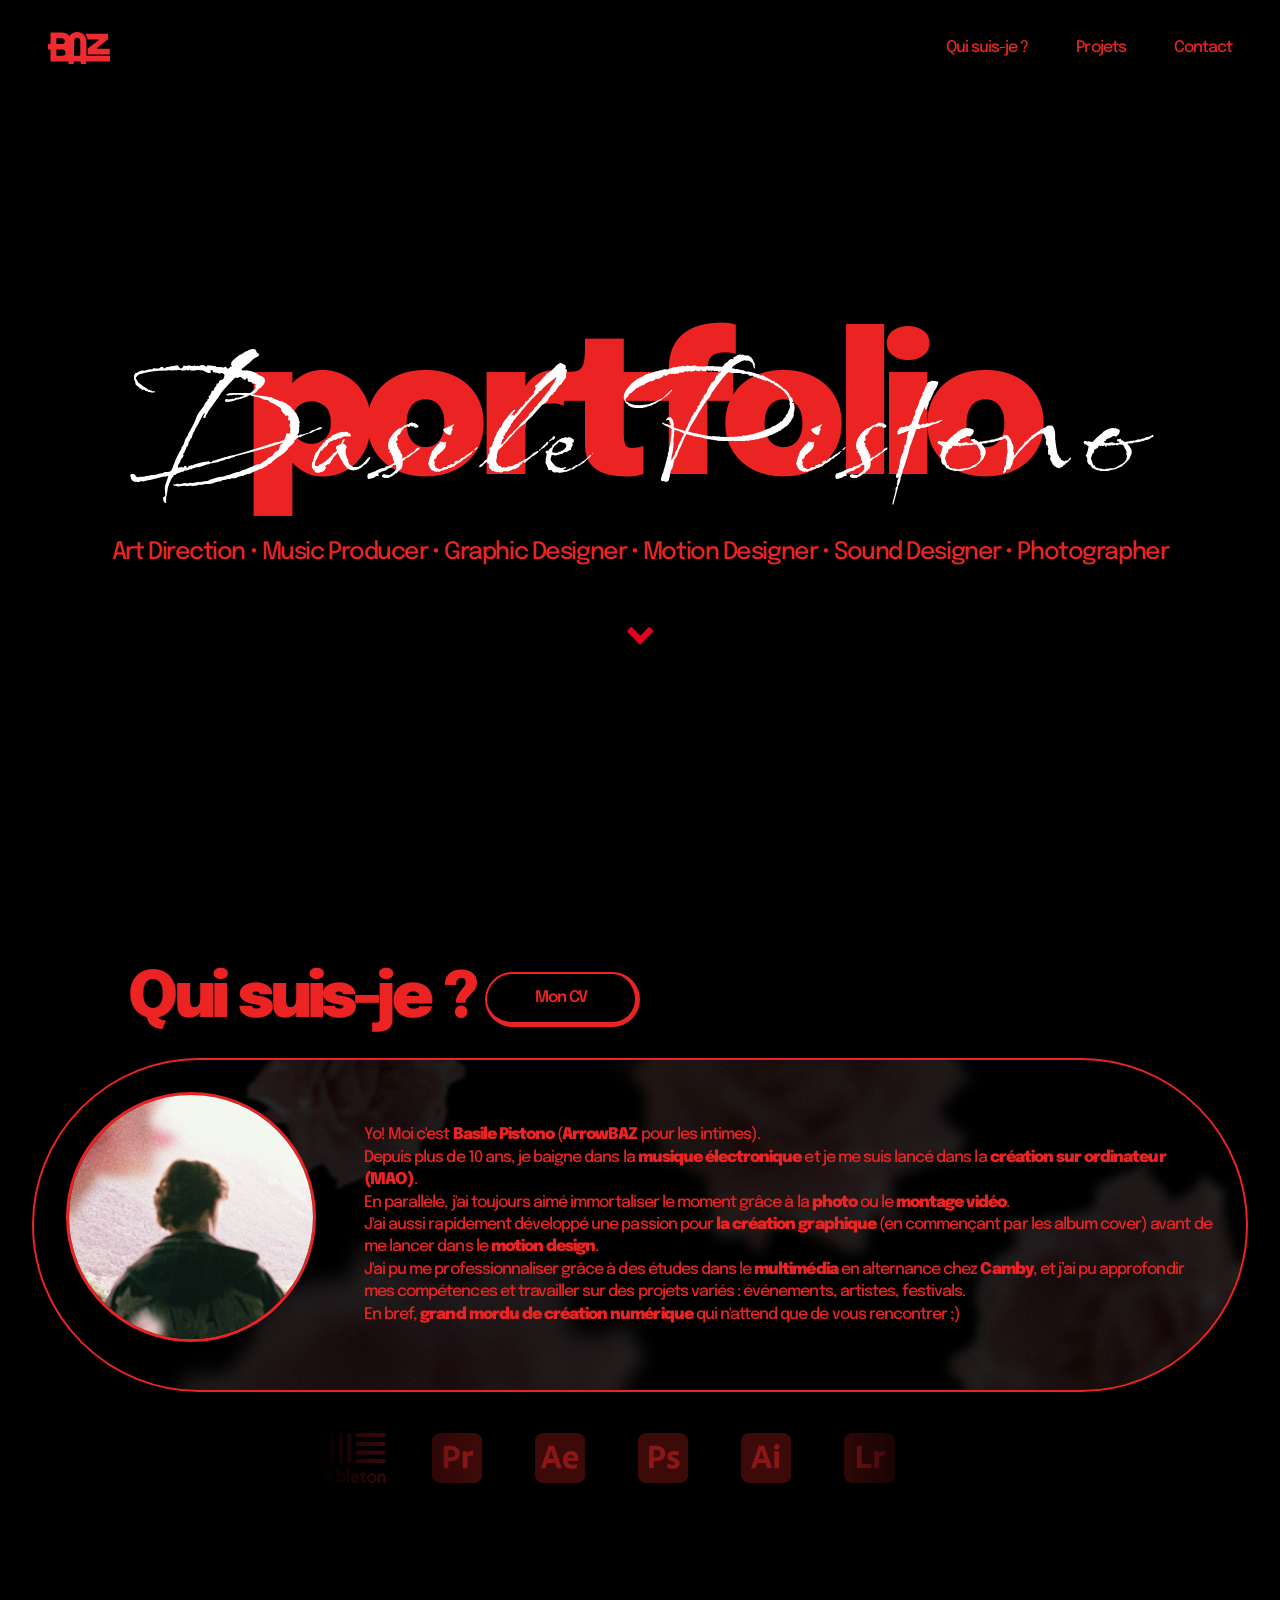
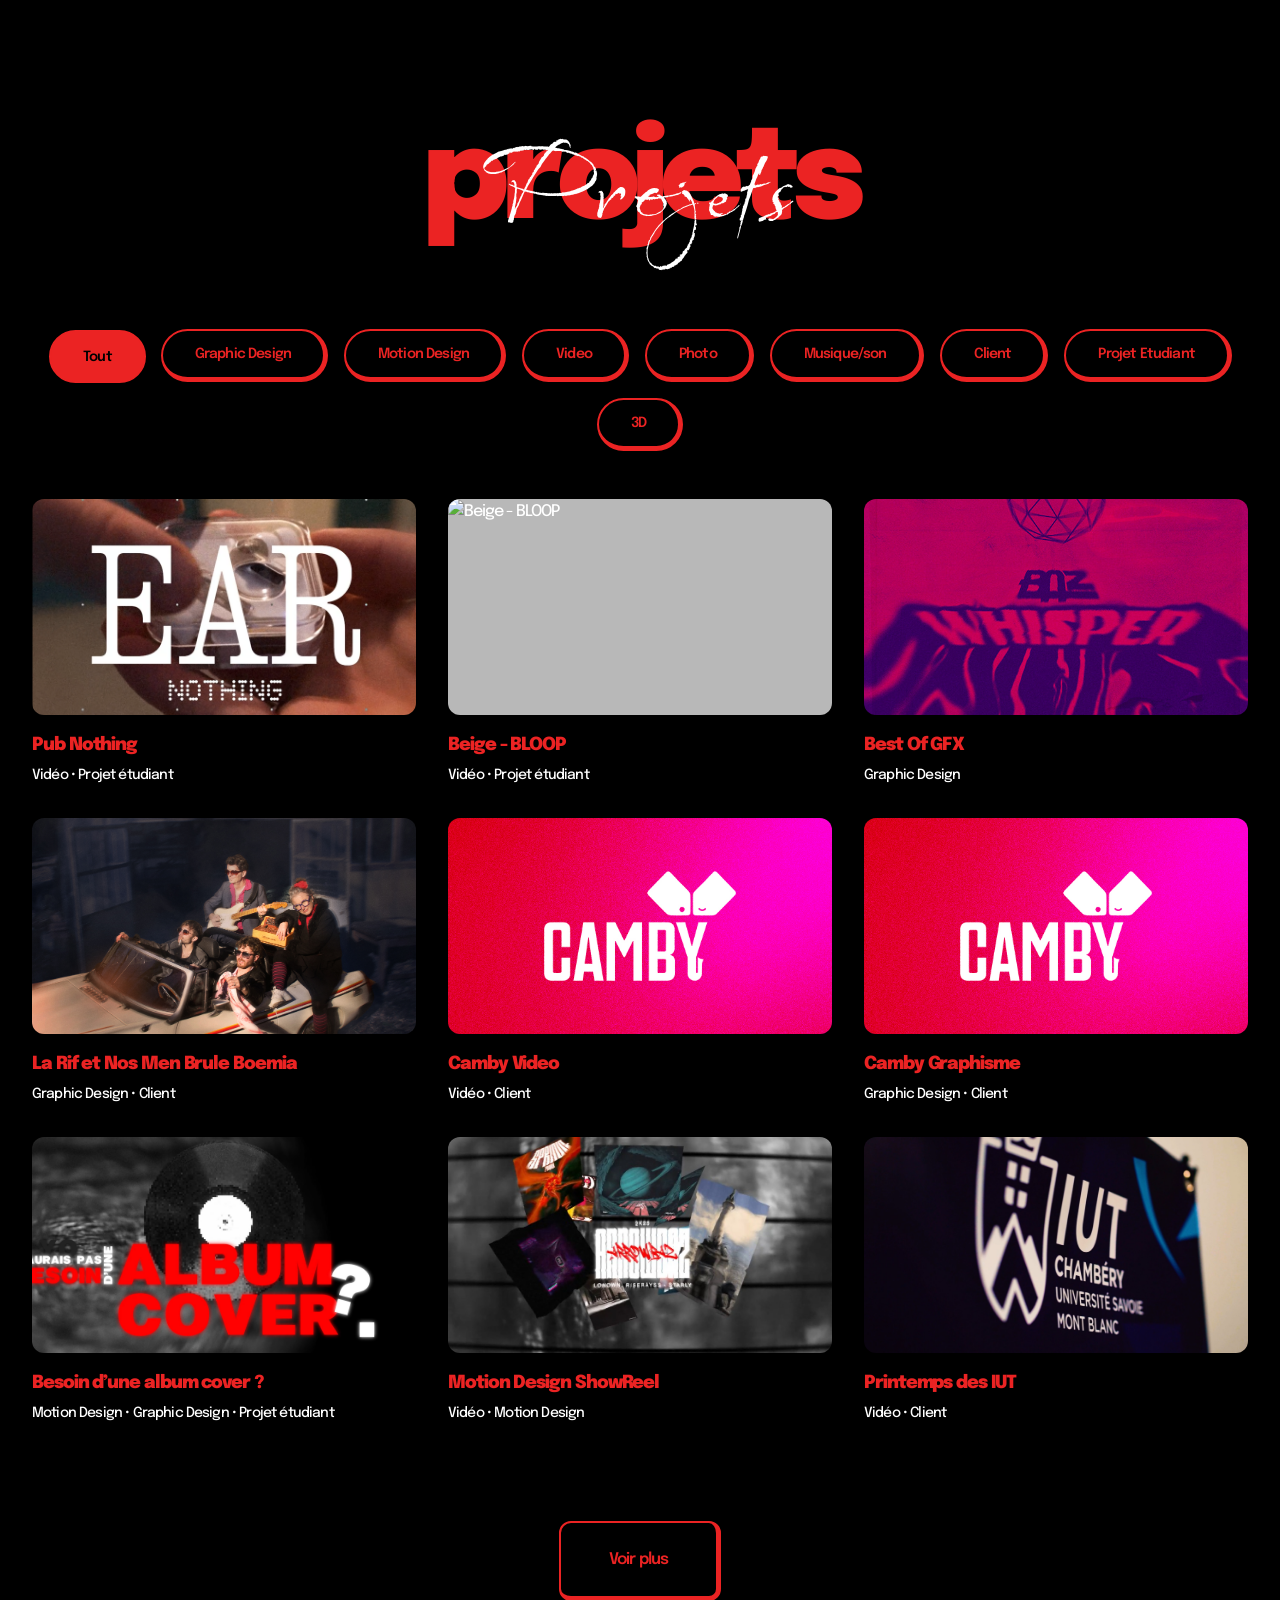
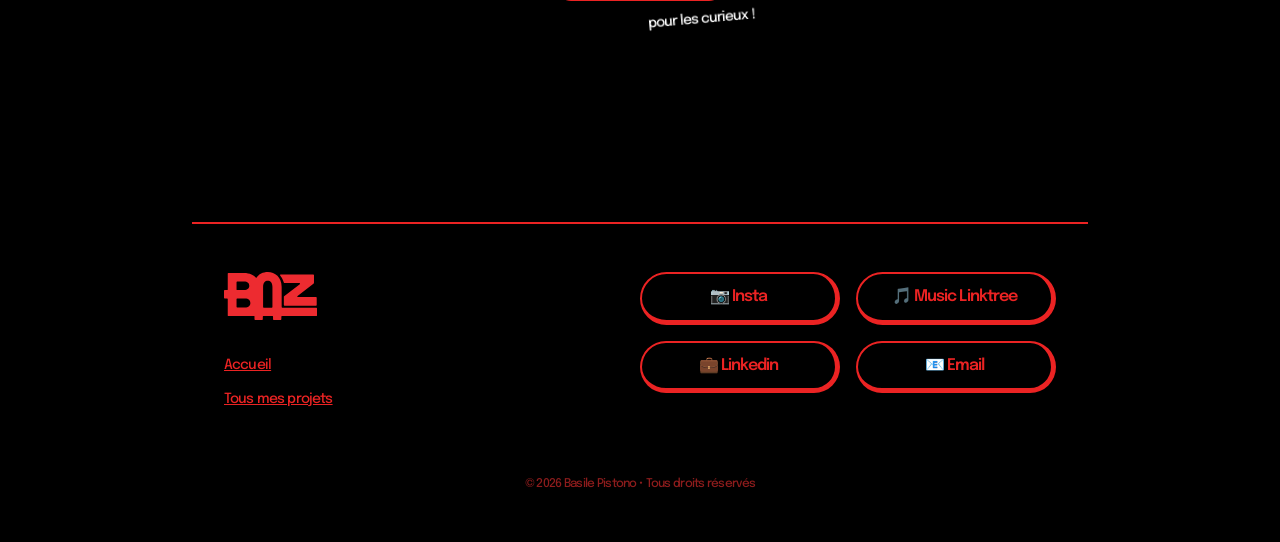
==== commit 6ad8f7b0: "Update index.html texte presentation" ====
--- a/index.html
+++ b/index.html
@@ -84,7 +84,7 @@
                         avant de me lancer dans le <strong>motion design</strong>.
                     </p>
                     <p>
-                    Actuellement en <strong>BUT Métiers du Multimédia et de l’Internet</strong> en alternance à <strong>Camby</strong>, j’ai pu approfondir mes compétences et travailler sur des projets variés : événements, artistes, festivals.
+                    J'ai pu me professionnaliser grâce à des études dans le <strong>multimédia</strong> en alternance chez <strong>Camby</strong>, et j’ai pu approfondir mes compétences et travailler sur des projets variés : événements, artistes, festivals.
                     </p>
                     <p>
                         En bref, <strong>grand mordu de création numérique</strong> qui n'attend que de vous rencontrer  ;)
--- a/css/style.css
+++ b/css/style.css
@@ -466,21 +466,34 @@
 /* RESPONSIVE */
 @media (max-width: 768px) {
     .marquee-section {
-        padding: var(--spacing-md) var(--spacing-lg);
+        padding: 0;
     }
     
     .marquee-container {
-        max-width: calc(100% - var(--spacing-lg));
+        width: 90%;
+        max-width: calc(100% - var(--spacing-sm));
     }
     
     .marquee-item {
-        min-width: 120px;
+        min-width: 80px;
         height: 80px;
     }
     
     .marquee-item img {
-        max-height: 60px;
-    }
+        max-height: 50px;
+    }
+
+
+/* Dégradé à gauche */
+.marquee-container::before {
+    width: 100px;
+}
+
+/* Dégradé à droite */
+.marquee-container::after {
+    width: 100px;
+}
+
 }
 
 
@@ -853,6 +866,13 @@
     font-size: var(--text-3xl);
 }
 
+.section-header {
+        flex-direction: column;  /* ← Met les éléments en colonne */
+        align-items: center;  /* Aligne à gauche */
+        gap: var(--spacing-md);   /* Espace entre le titre et le bouton */
+        width: 100%;              /* Prend toute la largeur */
+        margin-bottom: var(--spacing-lg);
+    }
 
 }
 
@@ -1038,6 +1058,8 @@
     font-weight: 500;
 }
 
+
+
 }
 
 
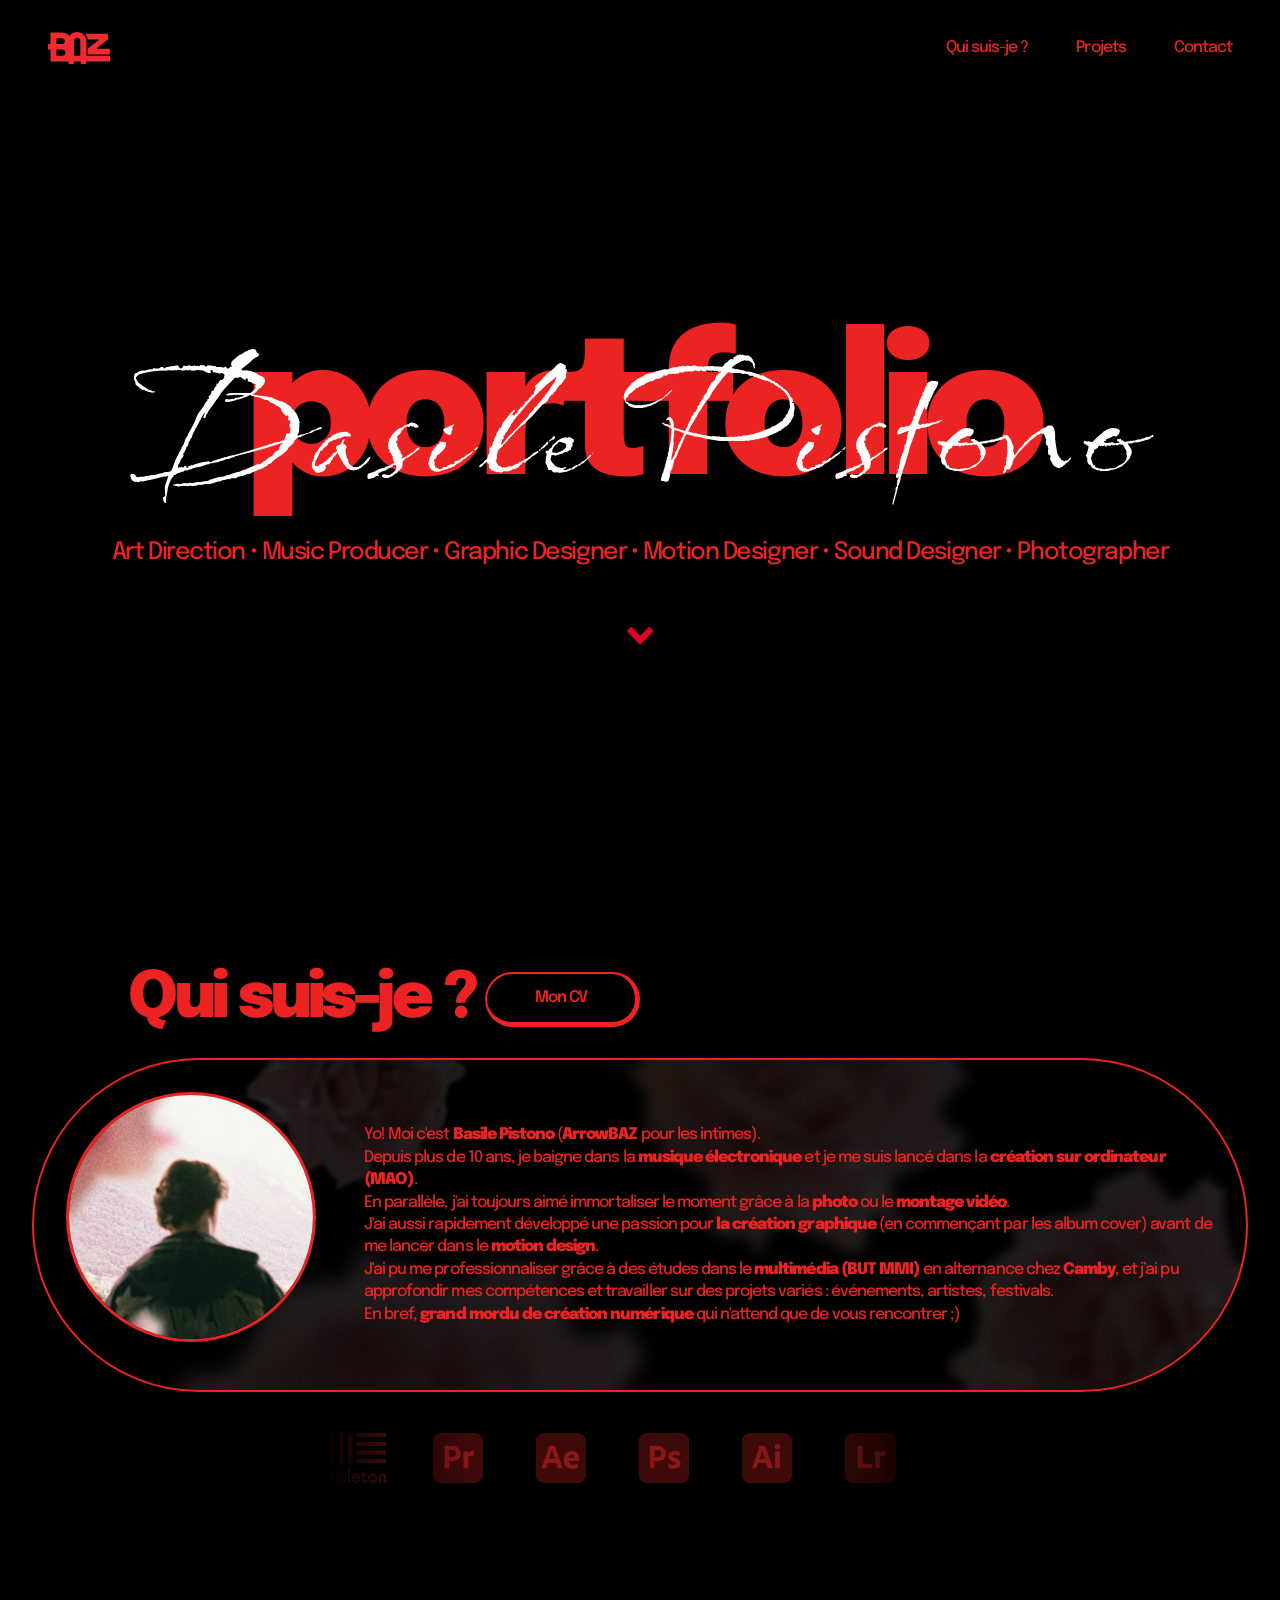
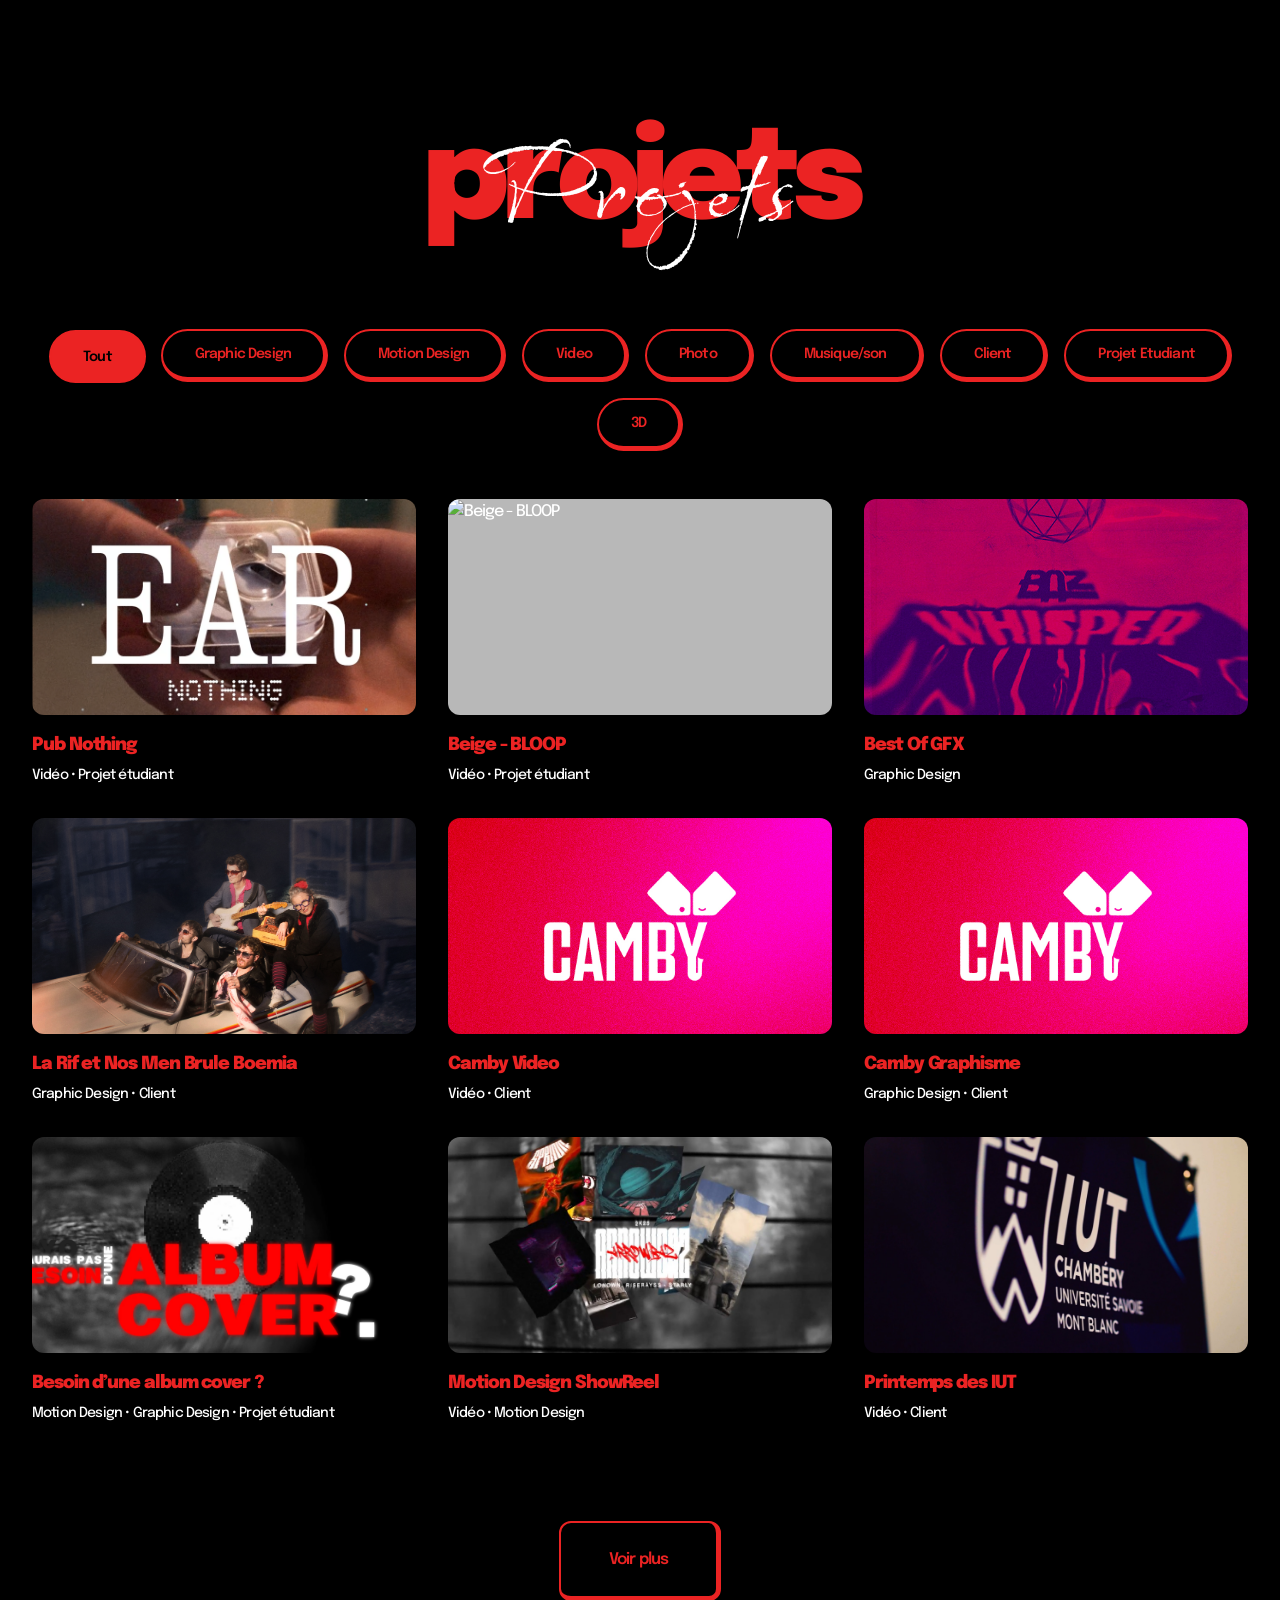
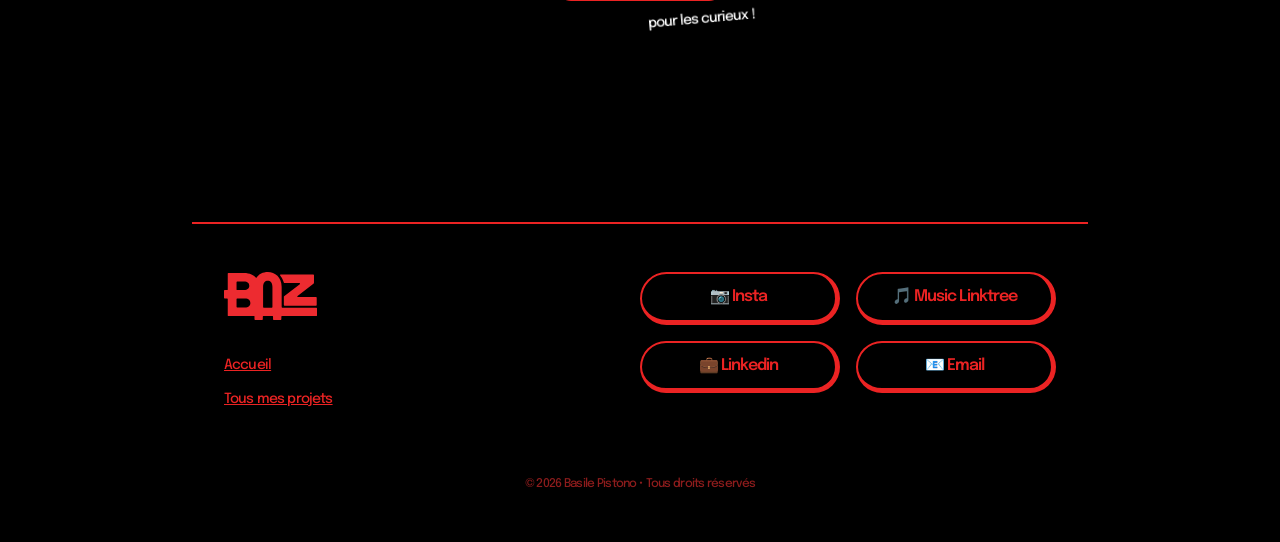
==== commit 8b8d212e: "Update index.html but mmi prez" ====
--- a/index.html
+++ b/index.html
@@ -84,7 +84,7 @@
                         avant de me lancer dans le <strong>motion design</strong>.
                     </p>
                     <p>
-                    J'ai pu me professionnaliser grâce à des études dans le <strong>multimédia</strong> en alternance chez <strong>Camby</strong>, et j’ai pu approfondir mes compétences et travailler sur des projets variés : événements, artistes, festivals.
+                    J'ai pu me professionnaliser grâce à des études dans le <strong>multimédia (BUT MMI)</strong> en alternance chez <strong>Camby</strong>, et j’ai pu approfondir mes compétences et travailler sur des projets variés : événements, artistes, festivals.
                     </p>
                     <p>
                         En bref, <strong>grand mordu de création numérique</strong> qui n'attend que de vous rencontrer  ;)
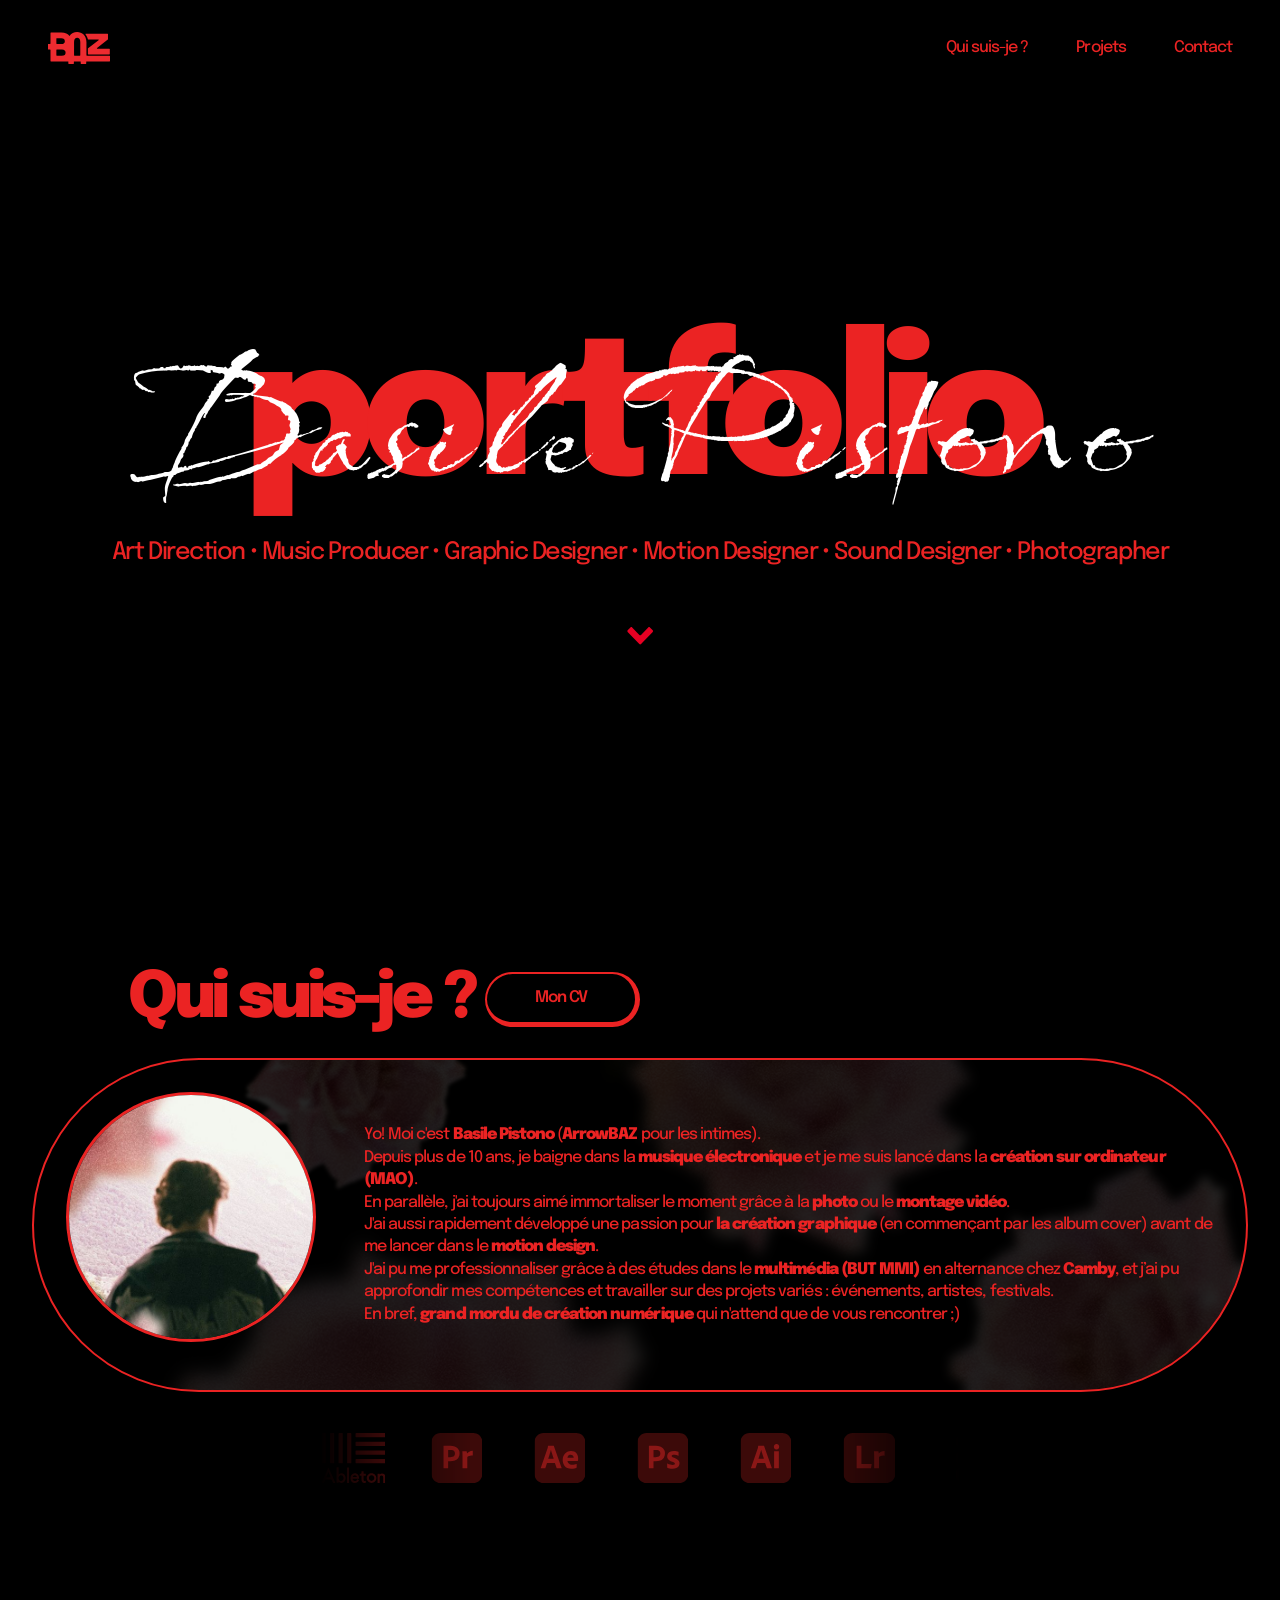
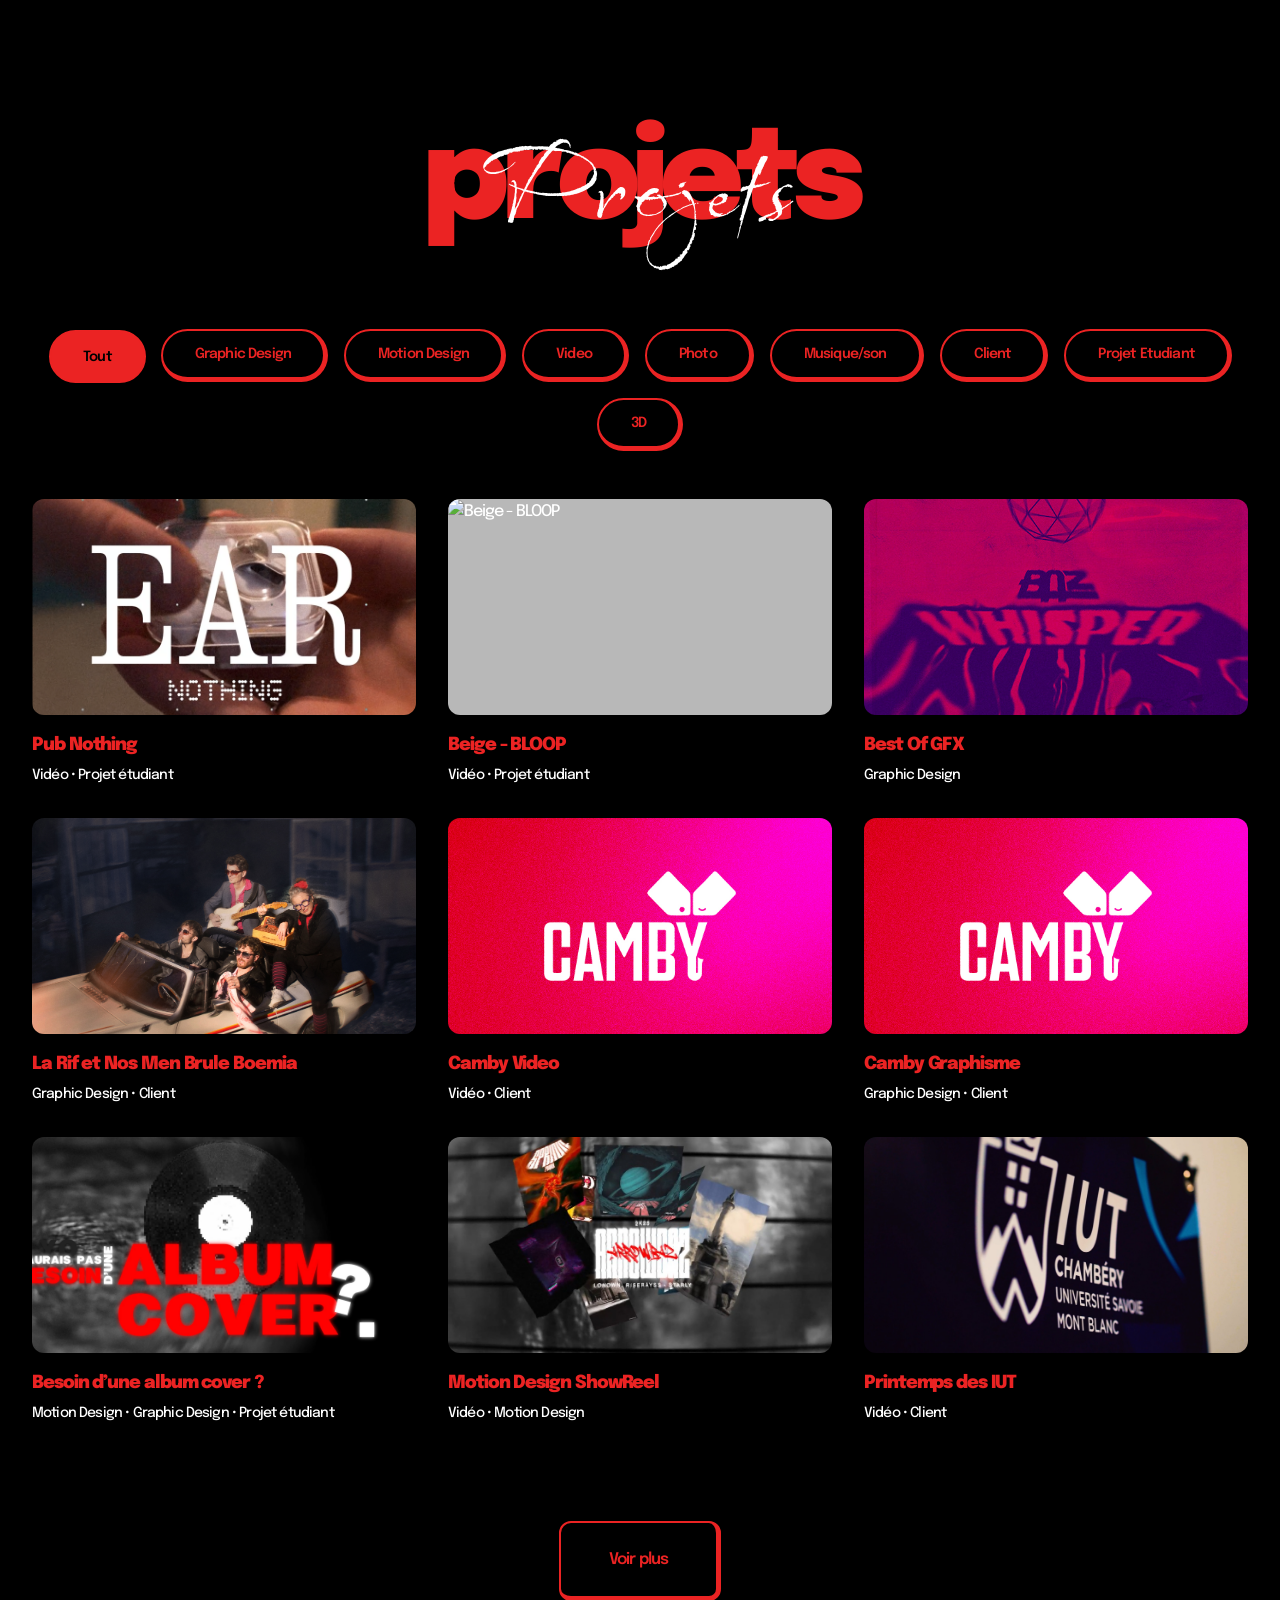
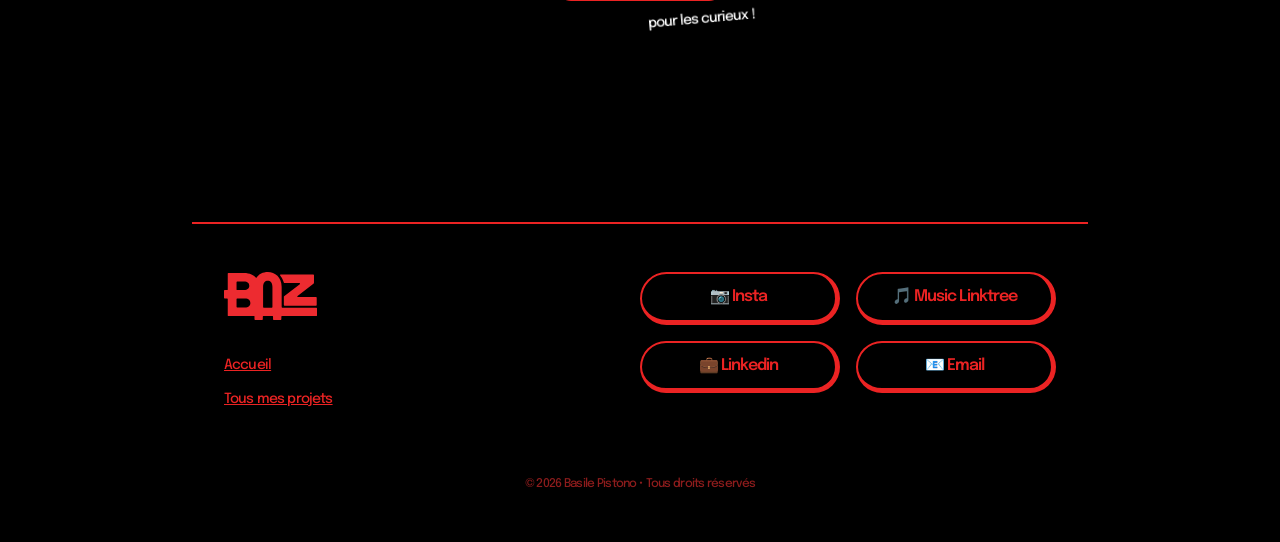
==== commit 64101414: "pdf actualisé" ====
--- a/index.html
+++ b/index.html
@@ -59,7 +59,7 @@
         <div class="container">
                 <div class="section-header">
                     <h2 class="section-title">Qui suis-je ?</h2>
-                    <a href="images/BP_CV.pdf" class="cv-btn" target="_blank">
+                    <a href="images/2K26_CV_BP-4Mo.pdf" class="cv-btn" target="_blank">
                         Mon CV
                     </a>
                 </div> 
